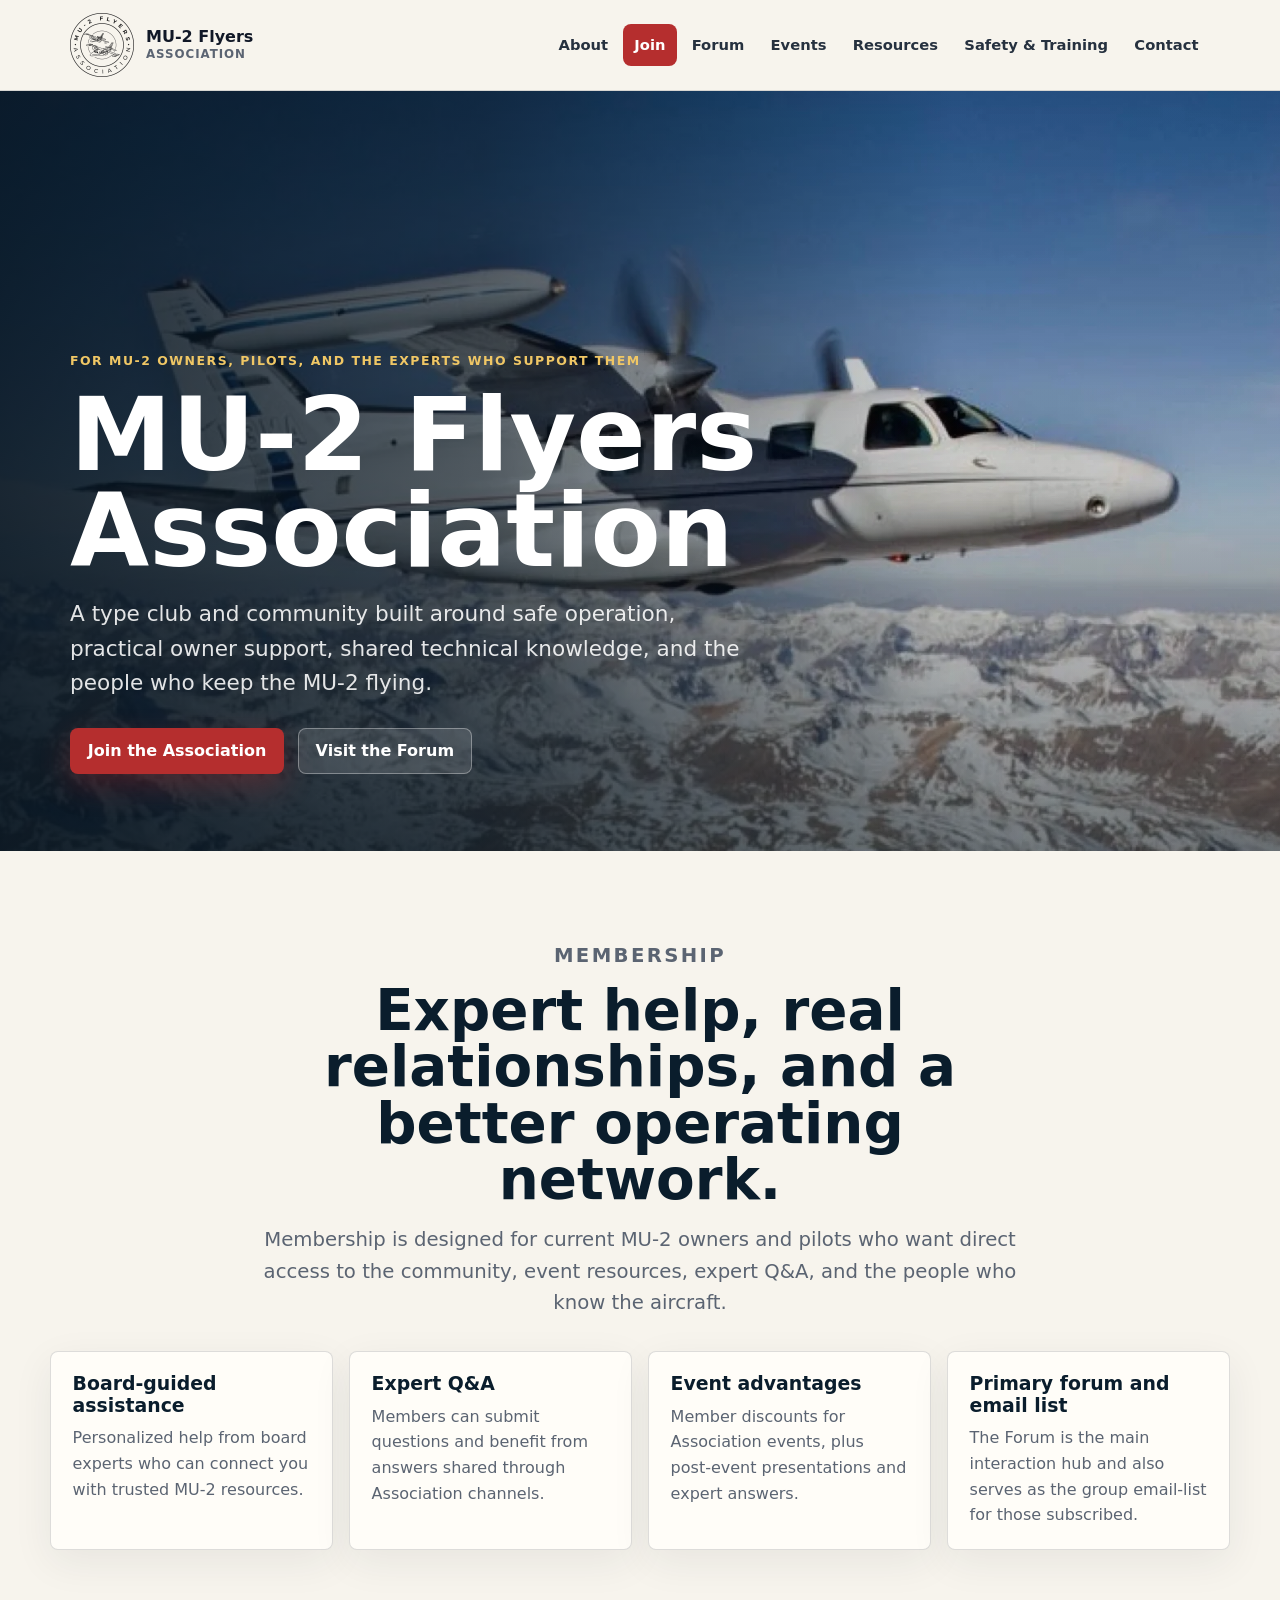
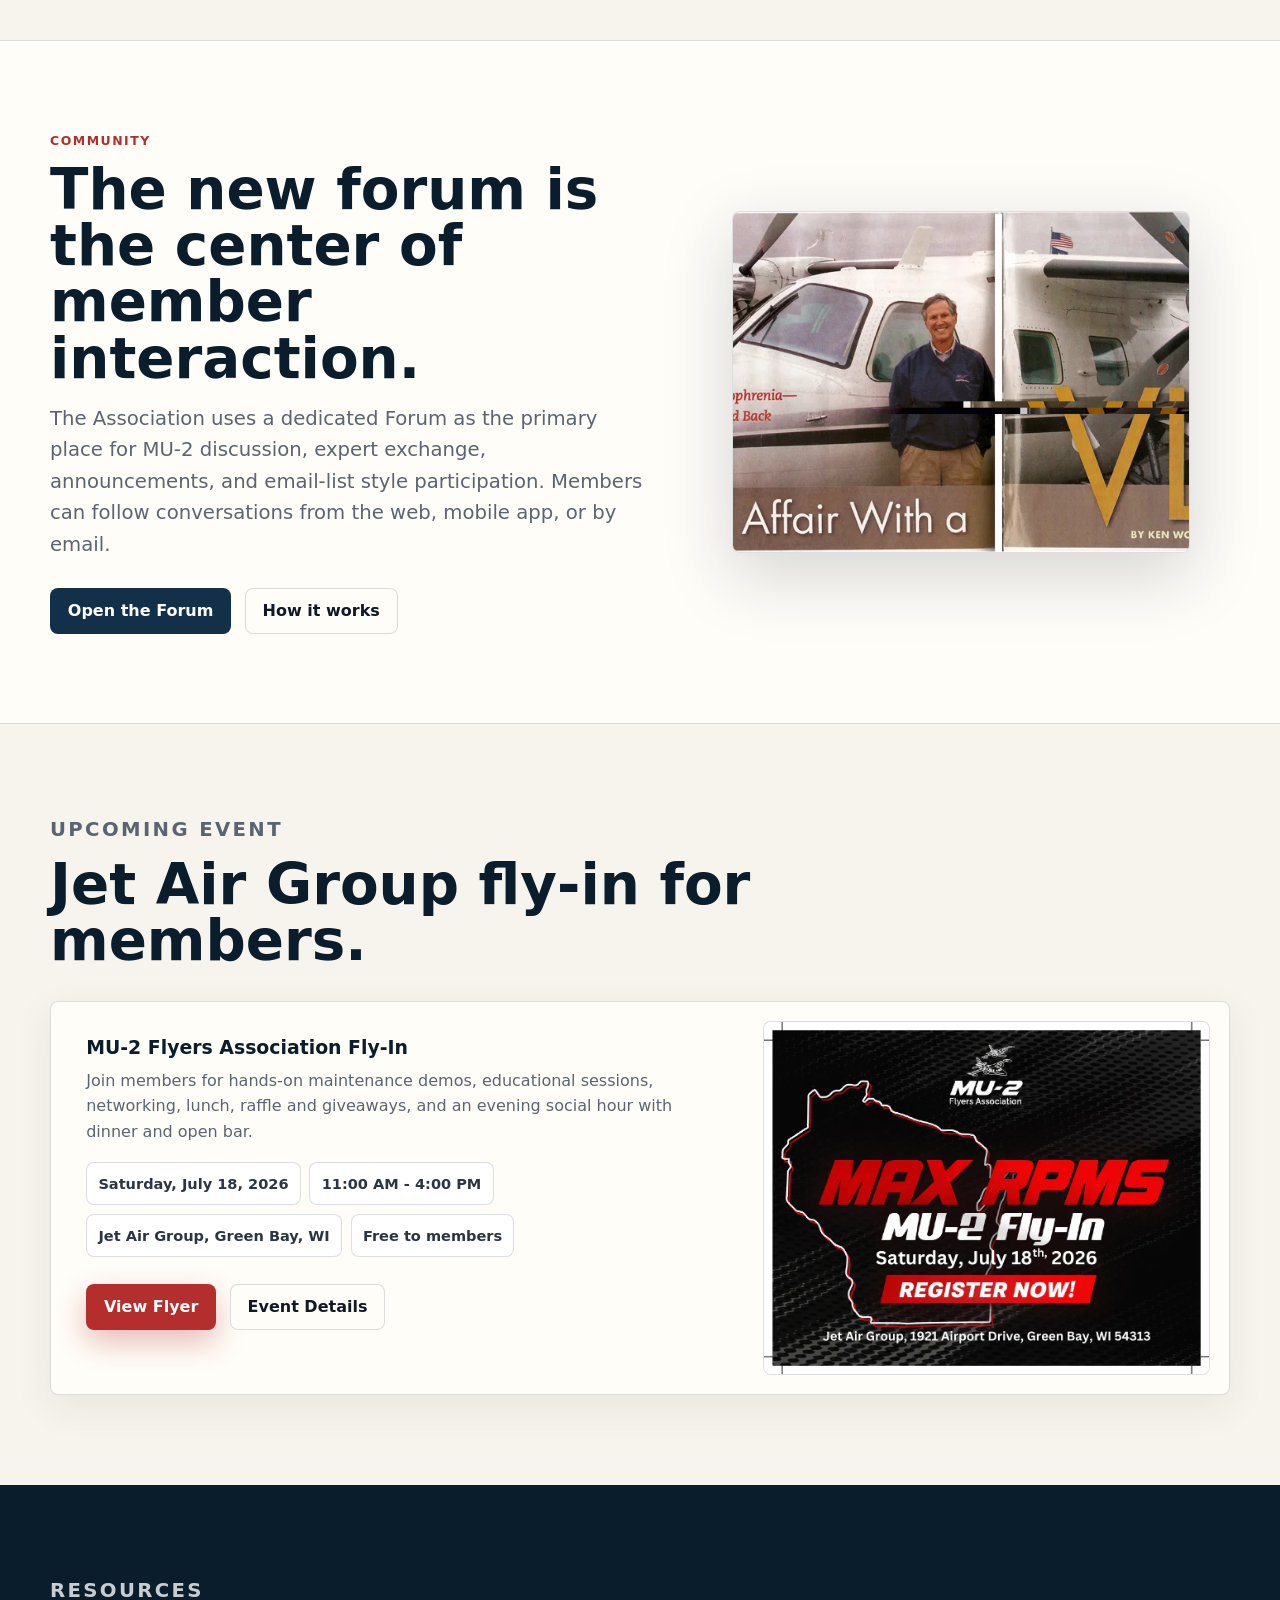
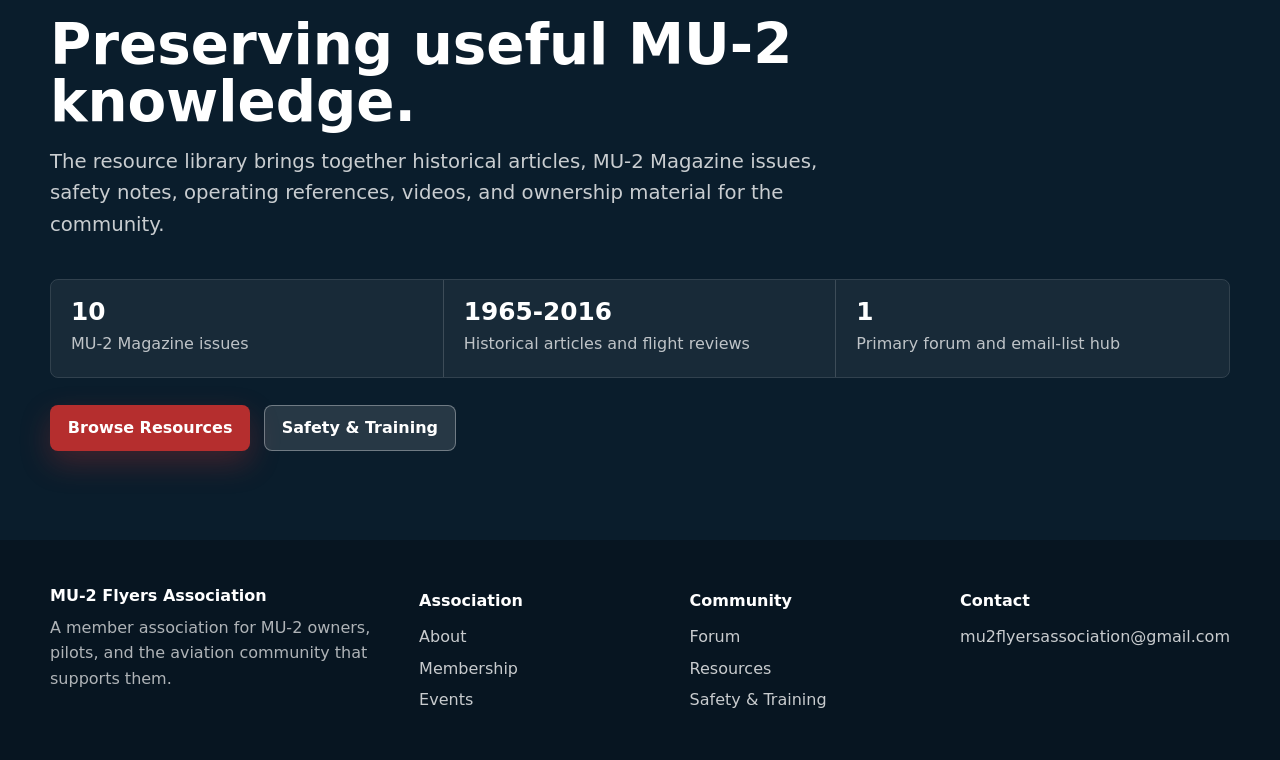
==== index.html @ bacb56ec "Use V2 logo with dark-mode treatment" ====
<!doctype html>
<html lang="en">
  <head>
    <meta charset="utf-8">
    <meta name="viewport" content="width=device-width, initial-scale=1">
    <title>MU-2 Flyers Association</title>
    <meta name="description" content="The MU-2 Flyers Association connects MU-2 owners and pilots with expert support, events, resources, and the primary MU-2 forum and email list.">
    <link rel="icon" href="assets/images/favicon.png">
    <link rel="stylesheet" href="assets/css/styles.css">
  </head>
  <body class="home-page">
    <a class="skip-link" href="#main">Skip to content</a>
    <header class="site-header">
      <div class="nav-wrap">
        <a class="brand" href="index.html" aria-label="MU-2 Flyers Association home">
          <img src="assets/images/logo-v2-mark.png" alt="">
          <span>MU-2 Flyers<small>Association</small></span>
        </a>
        <button class="nav-toggle" type="button" aria-expanded="false" aria-controls="site-nav">Menu</button>
        <nav class="nav-links" id="site-nav" aria-label="Primary navigation">
          <a href="about.html">About</a>
          <a href="membership.html" class="nav-join">Join</a>
          <a href="forum.html">Forum</a>
          <a href="events.html">Events</a>
          <a href="resources.html">Resources</a>
          <a href="safety-training.html">Safety &amp; Training</a>
          <a href="contact.html">Contact</a>
        </nav>
      </div>
    </header>

    <main id="main">
      <section class="hero">
        <div class="hero-inner">
          <p class="eyebrow">For MU-2 owners, pilots, and the experts who support them</p>
          <h1>MU-2 Flyers Association</h1>
          <p class="hero-copy">A type club and community built around safe operation, practical owner support, shared technical knowledge, and the people who keep the MU-2 flying.</p>
          <div class="hero-actions">
            <a class="button primary" href="membership.html">Join the Association</a>
            <a class="button secondary" href="https://mu2.discourse.group/" target="_blank" rel="noopener">Visit the Forum</a>
          </div>
        </div>
      </section>

      <section class="section">
        <div class="container">
          <div class="section-heading center">
            <p class="section-kicker">Membership</p>
            <h2>Expert help, real relationships, and a better operating network.</h2>
            <p>Membership is designed for current MU-2 owners and pilots who want direct access to the community, event resources, expert Q&amp;A, and the people who know the aircraft.</p>
          </div>
          <div class="grid four">
            <article class="feature-card">
              <h3>Board-guided assistance</h3>
              <p>Personalized help from board experts who can connect you with trusted MU-2 resources.</p>
            </article>
            <article class="feature-card">
              <h3>Expert Q&amp;A</h3>
              <p>Members can submit questions and benefit from answers shared through Association channels.</p>
            </article>
            <article class="feature-card">
              <h3>Event advantages</h3>
              <p>Member discounts for Association events, plus post-event presentations and expert answers.</p>
            </article>
            <article class="feature-card">
              <h3>Primary forum and email list</h3>
              <p>The Forum is the main interaction hub and also serves as the group email-list for those subscribed.</p>
            </article>
          </div>
        </div>
      </section>

      <section class="section alt">
        <div class="container media-band">
          <div>
            <p class="section-kicker">Community</p>
            <h2>The new forum is the center of member interaction.</h2>
            <p class="lead">The Association uses a dedicated Forum as the primary place for MU-2 discussion, expert exchange, announcements, and email-list style participation. Members can follow conversations from the web, mobile app, or by email.</p>
            <div class="action-row">
              <a class="button dark" href="https://mu2.discourse.group/" target="_blank" rel="noopener">Open the Forum</a>
              <a class="button light" href="forum.html">How it works</a>
            </div>
          </div>
          <figure class="media-panel">
            <img src="assets/images/mu2-article.webp" alt="MU-2 aircraft in flight">
          </figure>
        </div>
      </section>

      <section class="section">
        <div class="container">
          <div class="section-heading">
            <p class="section-kicker">Upcoming Event</p>
            <h2>Jet Air Group fly-in for members.</h2>
          </div>
          <article class="event-card">
            <div class="event-copy">
              <h3>MU-2 Flyers Association Fly-In</h3>
              <p>Join members for hands-on maintenance demos, educational sessions, networking, lunch, raffle and giveaways, and an evening social hour with dinner and open bar.</p>
              <ul class="event-meta">
                <li>Saturday, July 18, 2026</li>
                <li>11:00 AM - 4:00 PM</li>
                <li>Jet Air Group, Green Bay, WI</li>
                <li>Free to members</li>
              </ul>
              <div class="action-row">
                <a class="button primary" href="assets/docs/fly-in-jet-air-2026.pdf">View Flyer</a>
                <a class="button light" href="events.html">Event Details</a>
              </div>
            </div>
            <figure>
              <img src="assets/images/fly-in-jet-air-2026.webp" alt="Fly-in flyer for Jet Air Group event">
            </figure>
          </article>
        </div>
      </section>

      <section class="section dark">
        <div class="container">
          <div class="section-heading">
            <p class="section-kicker">Resources</p>
            <h2>Preserving useful MU-2 knowledge.</h2>
            <p>The resource library brings together historical articles, MU-2 Magazine issues, safety notes, operating references, videos, and ownership material for the community.</p>
          </div>
          <div class="stat-strip">
            <div><strong>10</strong><span>MU-2 Magazine issues</span></div>
            <div><strong>1965-2016</strong><span>Historical articles and flight reviews</span></div>
            <div><strong>1</strong><span>Primary forum and email-list hub</span></div>
          </div>
          <div class="action-row">
            <a class="button primary" href="resources.html">Browse Resources</a>
            <a class="button secondary" href="safety-training.html">Safety &amp; Training</a>
          </div>
        </div>
      </section>
    </main>

    <footer class="site-footer">
      <div class="footer-grid">
        <div>
          <h2>MU-2 Flyers Association</h2>
          <p>A member association for MU-2 owners, pilots, and the aviation community that supports them.</p>
        </div>
        <div>
          <h3>Association</h3>
          <div class="footer-links">
            <a href="about.html">About</a>
            <a href="membership.html">Membership</a>
            <a href="events.html">Events</a>
          </div>
        </div>
        <div>
          <h3>Community</h3>
          <div class="footer-links">
            <a href="https://mu2.discourse.group/" target="_blank" rel="noopener">Forum</a>
            <a href="resources.html">Resources</a>
            <a href="safety-training.html">Safety &amp; Training</a>
          </div>
        </div>
        <div>
          <h3>Contact</h3>
          <div class="footer-links">
            <a href="mailto:mu2flyersassociation@gmail.com">mu2flyersassociation@gmail.com</a>
          </div>
        </div>
      </div>
    </footer>
    <script src="assets/js/main.js"></script>
  </body>
</html>
---- assets/css/styles.css ----
:root {
  --ink: #111827;
  --muted: #5b6472;
  --paper: #f7f4ed;
  --paper-strong: #fffdf8;
  --navy: #12304a;
  --navy-2: #0a1d2c;
  --blue: #2c6f9f;
  --red: #b52e2e;
  --gold: #d9a441;
  --line: rgba(17, 24, 39, 0.14);
  --shadow: 0 22px 70px rgba(16, 29, 44, 0.18);
  --radius: 8px;
}

* {
  box-sizing: border-box;
}

html {
  scroll-behavior: smooth;
  color-scheme: light dark;
}

body {
  margin: 0;
  background: var(--paper);
  color: var(--ink);
  font-family: Inter, ui-sans-serif, system-ui, -apple-system, BlinkMacSystemFont, "Segoe UI", sans-serif;
  font-size: 16px;
  line-height: 1.6;
}

body.home-page {
  --hero-image: url("../images/mu2-hero.webp");
}

body.about-page,
body.contact-page,
body.forum-page,
body.not-found-page {
  --page-image: url("../images/mu2-hero.webp");
}

body.membership-page,
body.resources-page {
  --page-image: url("../images/mu2-article.webp");
}

body.events-page {
  --page-image: url("../images/fly-in-jet-air-2026.webp");
}

body.training-page {
  --page-image: url("../images/training.webp");
}

img,
video {
  max-width: 100%;
  height: auto;
  display: block;
}

a {
  color: inherit;
}

.skip-link {
  position: absolute;
  left: 1rem;
  top: -5rem;
  z-index: 100;
  background: var(--paper-strong);
  border: 1px solid var(--line);
  border-radius: var(--radius);
  padding: 0.75rem 1rem;
  transition: top 0.2s ease;
}

.skip-link:focus {
  top: 1rem;
}

.site-header {
  position: sticky;
  top: 0;
  z-index: 40;
  background: rgba(247, 244, 237, 0.94);
  border-bottom: 1px solid var(--line);
  backdrop-filter: blur(16px);
}

.nav-wrap {
  max-width: 1180px;
  margin: 0 auto;
  padding: 0.8rem 1.25rem;
  display: flex;
  align-items: center;
  justify-content: space-between;
  gap: 1.25rem;
}

.brand {
  display: inline-flex;
  align-items: center;
  gap: 0.75rem;
  min-width: 220px;
  text-decoration: none;
  color: var(--ink);
}

.brand img {
  width: 64px;
  aspect-ratio: 1;
  object-fit: contain;
  display: block;
  border-radius: 0;
  background: transparent;
}

.brand span {
  display: block;
  font-weight: 800;
  letter-spacing: 0;
  line-height: 1.05;
}

.brand small {
  display: block;
  color: var(--muted);
  font-weight: 650;
  font-size: 0.74rem;
  text-transform: uppercase;
  letter-spacing: 0.08em;
  margin-top: 0.18rem;
}

.nav-toggle {
  display: none;
  border: 1px solid var(--line);
  border-radius: var(--radius);
  background: var(--paper-strong);
  padding: 0.58rem 0.72rem;
  color: var(--ink);
  font: inherit;
}

.nav-links {
  display: flex;
  align-items: center;
  gap: 0.2rem;
  flex-wrap: wrap;
  justify-content: flex-end;
}

.nav-links a {
  text-decoration: none;
  color: #26313f;
  font-weight: 720;
  font-size: 0.92rem;
  padding: 0.56rem 0.72rem;
  border-radius: var(--radius);
}

.nav-links a:hover,
.nav-links a:focus-visible,
.nav-links a[aria-current="page"] {
  background: #ffffff;
  outline: none;
}

.nav-links .nav-join {
  background: var(--red);
  color: white;
}

.nav-links .nav-join:hover,
.nav-links .nav-join:focus-visible,
.nav-links .nav-join[aria-current="page"] {
  background: #982424;
}

.hero {
  min-height: min(760px, calc(100vh - 76px));
  display: flex;
  align-items: flex-end;
  position: relative;
  overflow: hidden;
  background: var(--navy-2);
  color: white;
}

.hero::before {
  content: "";
  position: absolute;
  inset: 0;
  background-image:
    linear-gradient(90deg, rgba(8, 22, 34, 0.9), rgba(8, 22, 34, 0.68) 38%, rgba(8, 22, 34, 0.12) 74%),
    linear-gradient(0deg, rgba(8, 22, 34, 0.52), rgba(8, 22, 34, 0.02) 46%),
    var(--hero-image);
  background-size: cover;
  background-position: center right;
  transform: scale(1.02);
}

.hero-inner {
  position: relative;
  z-index: 1;
  width: 100%;
  max-width: 1180px;
  margin: 0 auto;
  padding: clamp(5rem, 12vw, 8rem) 1.25rem 4.8rem;
}

.eyebrow {
  margin: 0 0 1rem;
  color: #f0c765;
  font-size: 0.78rem;
  font-weight: 800;
  letter-spacing: 0.12em;
  text-transform: uppercase;
}

h1,
h2,
h3,
p {
  margin-top: 0;
}

h1 {
  max-width: 850px;
  margin-bottom: 1.1rem;
  font-size: clamp(3.1rem, 8vw, 6.6rem);
  line-height: 0.94;
  letter-spacing: 0;
}

.hero-copy {
  max-width: 705px;
  color: rgba(255, 255, 255, 0.88);
  font-size: clamp(1.1rem, 2.4vw, 1.35rem);
}

.hero-actions,
.action-row {
  display: flex;
  flex-wrap: wrap;
  gap: 0.85rem;
  align-items: center;
  margin-top: 1.7rem;
}

.button {
  display: inline-flex;
  align-items: center;
  justify-content: center;
  min-height: 46px;
  border: 1px solid transparent;
  border-radius: var(--radius);
  padding: 0.78rem 1.05rem;
  font-weight: 800;
  line-height: 1.1;
  text-decoration: none;
  cursor: pointer;
}

.button.primary {
  background: var(--red);
  color: white;
  box-shadow: 0 12px 30px rgba(181, 46, 46, 0.32);
}

.button.primary:hover,
.button.primary:focus-visible {
  background: #982424;
}

.button.secondary {
  background: rgba(255, 255, 255, 0.12);
  border-color: rgba(255, 255, 255, 0.34);
  color: white;
}

.button.secondary:hover,
.button.secondary:focus-visible {
  background: rgba(255, 255, 255, 0.2);
}

.button.dark {
  background: var(--navy);
  color: white;
}

.button.light {
  background: var(--paper-strong);
  border-color: var(--line);
  color: var(--ink);
}

.section {
  padding: clamp(3.5rem, 7vw, 6.5rem) 1.25rem;
}

.section.alt {
  background: var(--paper-strong);
  border-block: 1px solid var(--line);
}

.section.dark {
  background: var(--navy-2);
  color: white;
}

.container {
  max-width: 1180px;
  margin: 0 auto;
}

.narrow {
  max-width: 820px;
}

.section-heading {
  max-width: 800px;
  margin-bottom: 2rem;
}

.section-heading.center {
  text-align: center;
  margin-left: auto;
  margin-right: auto;
}

h2 {
  color: var(--navy-2);
  font-size: clamp(2.1rem, 4.4vw, 4rem);
  line-height: 1;
  margin-bottom: 1rem;
  letter-spacing: 0;
}

.dark h2,
.dark h3,
.dark .section-kicker {
  color: white;
}

.section-heading p,
.lead {
  color: var(--muted);
  font-size: clamp(1.04rem, 1.7vw, 1.23rem);
}

.dark .section-heading p,
.dark .lead,
.dark p {
  color: rgba(255, 255, 255, 0.78);
}

.section-kicker {
  margin-bottom: 0.7rem;
  color: var(--red);
  font-size: 0.78rem;
  font-weight: 850;
  letter-spacing: 0.12em;
  text-transform: uppercase;
}

.grid {
  display: grid;
  gap: 1rem;
}

.grid.three {
  grid-template-columns: repeat(3, minmax(0, 1fr));
}

.grid.two {
  grid-template-columns: repeat(2, minmax(0, 1fr));
}

.grid.four {
  grid-template-columns: repeat(4, minmax(0, 1fr));
}

.feature-card,
.resource-card,
.event-card,
.callout,
.contact-panel {
  border: 1px solid var(--line);
  border-radius: var(--radius);
  background: var(--paper-strong);
  box-shadow: 0 12px 40px rgba(22, 37, 55, 0.07);
}

.feature-card,
.resource-card {
  padding: 1.35rem;
}

.feature-card h3,
.resource-card h3,
.event-card h3,
.callout h3 {
  margin-bottom: 0.55rem;
  color: var(--navy-2);
  line-height: 1.15;
  font-size: 1.18rem;
}

.feature-card p,
.resource-card p,
.event-card p {
  color: var(--muted);
  margin-bottom: 0;
}

.media-band {
  display: grid;
  grid-template-columns: minmax(0, 1.05fr) minmax(280px, 0.95fr);
  gap: clamp(1.5rem, 4vw, 3rem);
  align-items: center;
}

.media-panel {
  border-radius: var(--radius);
  overflow: hidden;
  border: 1px solid var(--line);
  box-shadow: var(--shadow);
  background: #fff;
}

.media-panel img {
  width: 100%;
  height: 100%;
  min-height: 340px;
  object-fit: cover;
}

.logo-panel {
  background: #fff;
}

.logo-panel img {
  padding: clamp(1rem, 4vw, 2.5rem);
  object-fit: contain;
}

.stat-strip {
  display: grid;
  grid-template-columns: repeat(3, 1fr);
  border: 1px solid rgba(255, 255, 255, 0.16);
  border-radius: var(--radius);
  overflow: hidden;
  margin-top: 2.4rem;
}

.stat-strip div {
  padding: 1.25rem;
  background: rgba(255, 255, 255, 0.06);
  border-right: 1px solid rgba(255, 255, 255, 0.16);
}

.stat-strip div:last-child {
  border-right: 0;
}

.stat-strip strong {
  display: block;
  color: white;
  font-size: 1.55rem;
  line-height: 1;
  margin-bottom: 0.4rem;
}

.stat-strip span {
  color: rgba(255, 255, 255, 0.72);
}

.event-card {
  display: grid;
  grid-template-columns: minmax(0, 0.78fr) minmax(280px, 0.52fr);
  gap: 1.4rem;
  align-items: stretch;
  padding: 1.2rem;
}

.event-copy {
  padding: clamp(0.5rem, 2vw, 1rem);
}

.event-meta {
  display: flex;
  flex-wrap: wrap;
  gap: 0.55rem;
  margin: 1.1rem 0 1.2rem;
  padding: 0;
  list-style: none;
}

.event-meta li {
  border: 1px solid var(--line);
  border-radius: var(--radius);
  padding: 0.55rem 0.7rem;
  background: #fff;
  color: #2c3543;
  font-weight: 720;
  font-size: 0.91rem;
}

.event-card figure {
  margin: 0;
  border-radius: var(--radius);
  overflow: hidden;
  border: 1px solid var(--line);
  background: white;
}

.event-card figure img {
  width: 100%;
  height: 100%;
  object-fit: cover;
  object-position: top center;
}

.check-list,
.link-list,
.plain-list {
  list-style: none;
  padding: 0;
  margin: 0;
}

.check-list li,
.plain-list li {
  position: relative;
  padding-left: 1.5rem;
  margin-bottom: 0.8rem;
  color: #323b48;
}

.check-list li::before {
  content: "";
  position: absolute;
  left: 0;
  top: 0.52rem;
  width: 0.58rem;
  height: 0.58rem;
  border-radius: 2px;
  background: var(--gold);
  box-shadow: 0 0 0 4px rgba(217, 164, 65, 0.18);
}

.plain-list li::before {
  content: "";
  position: absolute;
  left: 0;
  top: 0.66rem;
  width: 0.42rem;
  height: 0.42rem;
  border-radius: 50%;
  background: var(--blue);
}

.link-list {
  display: grid;
  gap: 0.6rem;
}

.link-list a {
  display: flex;
  justify-content: space-between;
  gap: 1rem;
  align-items: center;
  text-decoration: none;
  border: 1px solid var(--line);
  border-radius: var(--radius);
  padding: 0.78rem 0.9rem;
  background: #fff;
  color: var(--navy-2);
  font-weight: 740;
}

.link-list a:hover,
.link-list a:focus-visible {
  border-color: rgba(44, 111, 159, 0.45);
  box-shadow: 0 10px 30px rgba(44, 111, 159, 0.12);
}

.link-list span {
  color: var(--muted);
  font-weight: 650;
  font-size: 0.88rem;
  white-space: nowrap;
}

.page-hero {
  background: var(--navy-2);
  color: white;
  padding: clamp(4.5rem, 8vw, 7rem) 1.25rem clamp(3.5rem, 6vw, 5rem);
  position: relative;
  overflow: hidden;
}

.page-hero::after {
  content: "";
  position: absolute;
  inset: 0;
  background-image: linear-gradient(95deg, rgba(18, 48, 74, 0.98), rgba(18, 48, 74, 0.72)), var(--page-image);
  background-size: cover;
  background-position: center;
  opacity: 0.9;
}

.page-hero .container {
  position: relative;
  z-index: 1;
}

.page-hero h1 {
  max-width: 880px;
  font-size: clamp(2.7rem, 6vw, 5.4rem);
}

.page-hero p {
  max-width: 720px;
  color: rgba(255, 255, 255, 0.82);
  font-size: clamp(1.05rem, 2vw, 1.26rem);
}

.callout {
  padding: clamp(1.3rem, 3vw, 2rem);
}

.callout.accent {
  border-color: rgba(181, 46, 46, 0.3);
  background: #fff8f4;
}

.callout h2 {
  font-size: clamp(1.9rem, 3vw, 2.8rem);
}

.resource-group {
  margin-top: 2rem;
}

.resource-group h3 {
  border-bottom: 1px solid var(--line);
  padding-bottom: 0.75rem;
  margin-bottom: 1rem;
}

.contact-grid {
  display: grid;
  grid-template-columns: minmax(0, 0.8fr) minmax(320px, 1.2fr);
  gap: 1.5rem;
  align-items: start;
}

.contact-panel {
  padding: 1.35rem;
}

.form-grid {
  display: grid;
  gap: 0.9rem;
}

label {
  display: grid;
  gap: 0.35rem;
  color: #2b3442;
  font-weight: 750;
}

input,
textarea,
select {
  width: 100%;
  border: 1px solid var(--line);
  border-radius: var(--radius);
  background: white;
  color: var(--ink);
  padding: 0.82rem 0.9rem;
  font: inherit;
}

textarea {
  min-height: 150px;
  resize: vertical;
}

.form-note {
  color: var(--muted);
  font-size: 0.92rem;
}

.site-footer {
  background: #071521;
  color: white;
  padding: 3rem 1.25rem;
}

.footer-grid {
  max-width: 1180px;
  margin: 0 auto;
  display: grid;
  grid-template-columns: 1.4fr repeat(3, 1fr);
  gap: 1.5rem;
}

.site-footer a {
  color: rgba(255, 255, 255, 0.78);
  text-decoration: none;
}

.site-footer a:hover {
  color: white;
}

.site-footer h2,
.site-footer h3 {
  color: white;
  font-size: 1rem;
  margin-bottom: 0.65rem;
}

.site-footer p {
  color: rgba(255, 255, 255, 0.68);
}

.footer-links {
  display: grid;
  gap: 0.35rem;
}

.fine-print {
  max-width: 1180px;
  margin: 2rem auto 0;
  padding-top: 1.5rem;
  border-top: 1px solid rgba(255, 255, 255, 0.14);
  color: rgba(255, 255, 255, 0.58);
  font-size: 0.9rem;
}

@media (prefers-color-scheme: dark) {
  :root {
    --ink: #f5f8fb;
    --muted: #b6c2ce;
    --paper: #071827;
    --paper-strong: #0d2437;
    --navy: #234967;
    --navy-2: #06121d;
    --blue: #74b8e6;
    --line: rgba(190, 214, 235, 0.18);
    --shadow: 0 22px 70px rgba(0, 0, 0, 0.34);
  }

  .site-header {
    background: rgba(6, 18, 29, 0.96);
  }

  .brand,
  .nav-links a,
  .nav-toggle {
    color: var(--ink);
  }

  .brand img,
  .logo-panel img {
    filter: brightness(0) invert(1);
  }

  .logo-panel {
    background: var(--navy-2);
  }

  .nav-links a:hover,
  .nav-links a:focus-visible,
  .nav-links a[aria-current="page"],
  .nav-toggle,
  .link-list a {
    background: rgba(255, 255, 255, 0.08);
  }

  .nav-links .nav-join,
  .nav-links .nav-join:hover,
  .nav-links .nav-join:focus-visible,
  .nav-links .nav-join[aria-current="page"] {
    background: var(--red);
    color: #fff;
  }

  .feature-card h3,
  .resource-card h3,
  .event-card h3,
  .callout h3,
  h2 {
    color: var(--ink);
  }

  .feature-card p,
  .resource-card p,
  .event-card p,
  .section-heading p,
  .lead,
  .check-list li,
  .plain-list li,
  .form-note,
  .photo-note {
    color: var(--muted);
  }

  .feature-card,
  .resource-card,
  .event-card,
  .callout,
  .contact-panel,
  .link-list a,
  input,
  textarea,
  select {
    background: var(--paper-strong);
    color: var(--ink);
  }

  .event-meta li {
    background: #0a1d2c;
    color: var(--ink);
  }

  .button.light {
    background: #0a1d2c;
    color: var(--ink);
  }

  .callout.accent {
    background: #102235;
  }

  label {
    color: var(--ink);
  }

  ::placeholder {
    color: #8fa2b4;
  }
}

.photo-note {
  color: var(--muted);
  font-size: 0.88rem;
}

.visually-hidden {
  position: absolute;
  width: 1px;
  height: 1px;
  padding: 0;
  margin: -1px;
  overflow: hidden;
  clip: rect(0, 0, 0, 0);
  white-space: nowrap;
  border: 0;
}

@media (max-width: 980px) {
  .nav-toggle {
    display: inline-flex;
  }

  .nav-links {
    position: absolute;
    left: 1rem;
    right: 1rem;
    top: calc(100% + 0.5rem);
    display: none;
    background: var(--paper-strong);
    border: 1px solid var(--line);
    border-radius: var(--radius);
    padding: 0.55rem;
    box-shadow: var(--shadow);
  }

  .site-header.is-open .nav-links {
    display: grid;
  }

  .nav-links a {
    padding: 0.78rem;
  }

  .grid.three,
  .grid.four,
  .media-band,
  .event-card,
  .contact-grid,
  .footer-grid {
    grid-template-columns: 1fr;
  }

  .stat-strip {
    grid-template-columns: 1fr;
  }

  .stat-strip div {
    border-right: 0;
    border-bottom: 1px solid rgba(255, 255, 255, 0.16);
  }

  .stat-strip div:last-child {
    border-bottom: 0;
  }
}

@media (max-width: 620px) {
  .nav-wrap {
    padding: 0.65rem 1rem;
  }

  .brand {
    min-width: 0;
  }

  .brand small {
    display: none;
  }

  .brand img {
    width: 54px;
  }

  .hero {
    min-height: 700px;
  }

  .hero::before {
    background-image:
      linear-gradient(0deg, rgba(8, 22, 34, 0.9), rgba(8, 22, 34, 0.52) 54%, rgba(8, 22, 34, 0.16)),
      var(--hero-image);
    background-position: center right 34%;
  }

  .hero-inner {
    padding-bottom: 3rem;
  }

  .hero-actions,
  .action-row {
    align-items: stretch;
  }

  .button {
    width: 100%;
  }

  .grid.two {
    grid-template-columns: 1fr;
  }

  .link-list a {
    align-items: flex-start;
    flex-direction: column;
  }

  .link-list span {
    white-space: normal;
  }
}
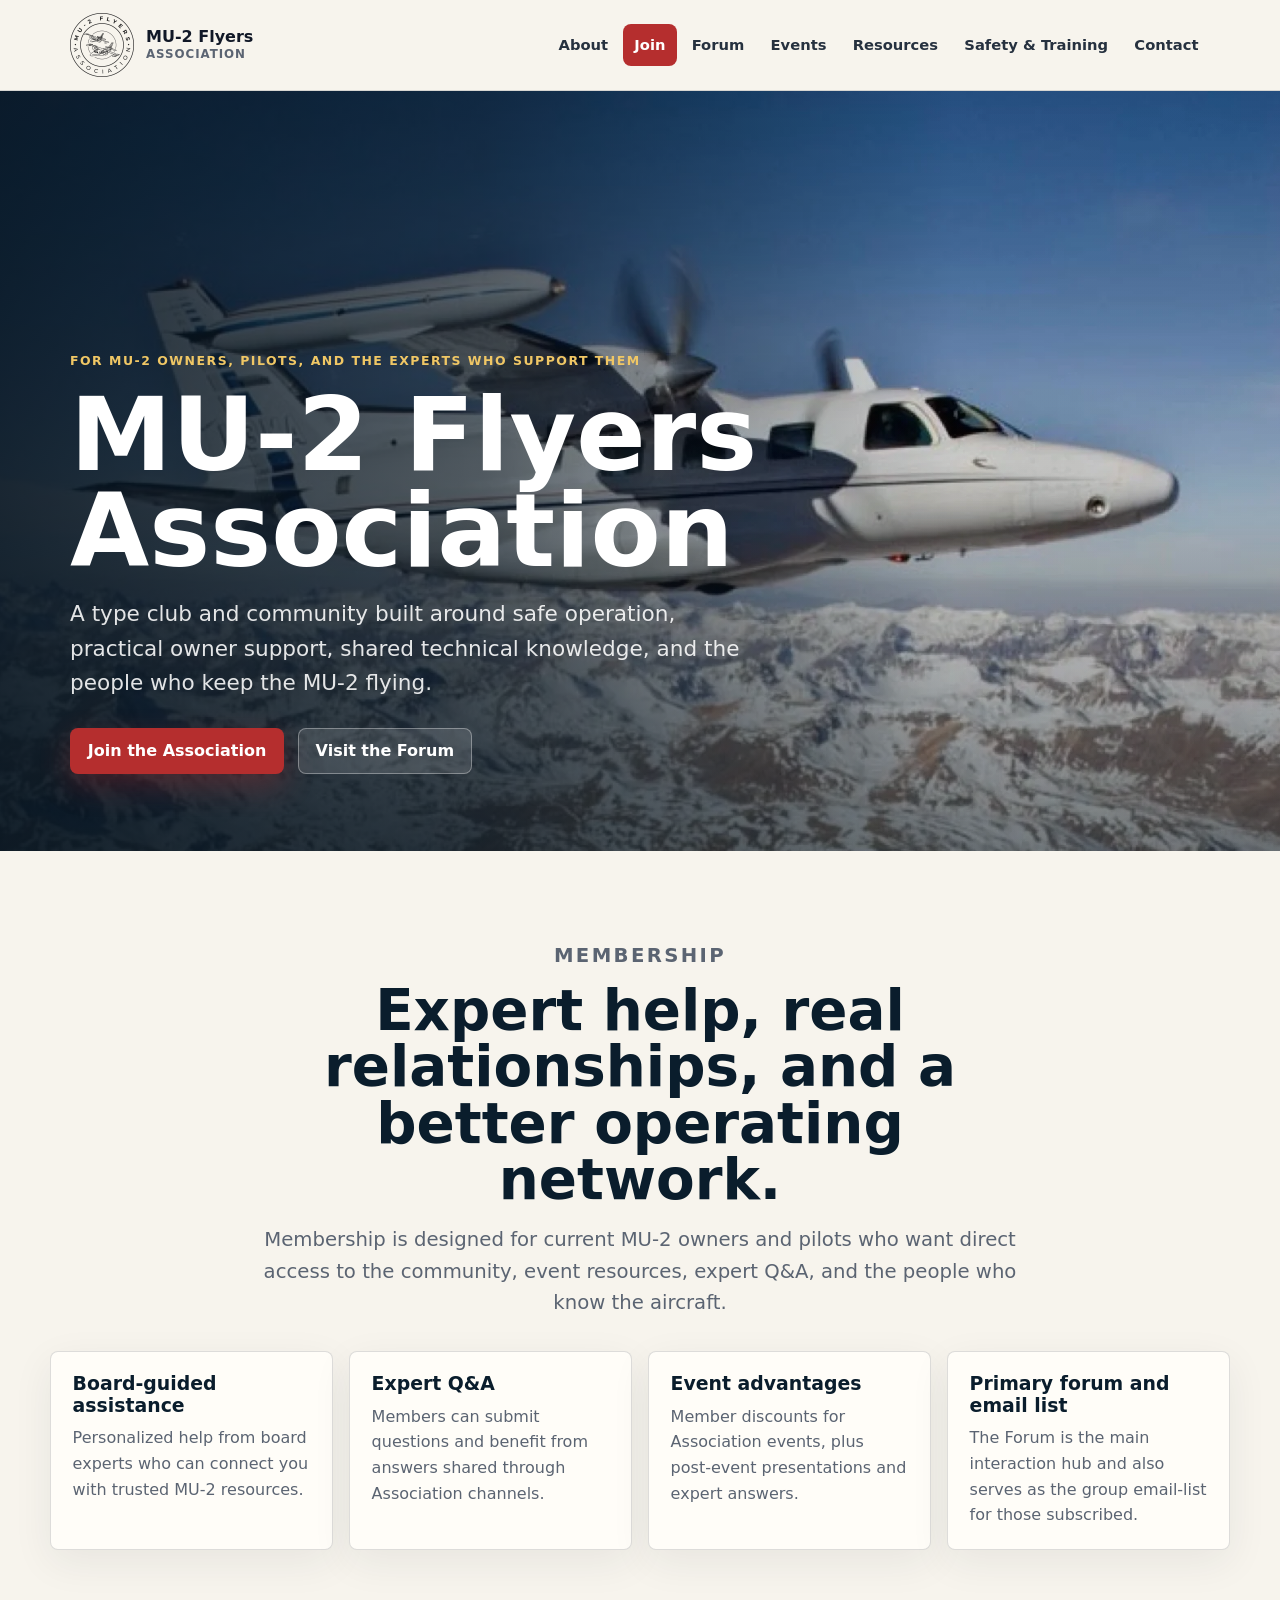
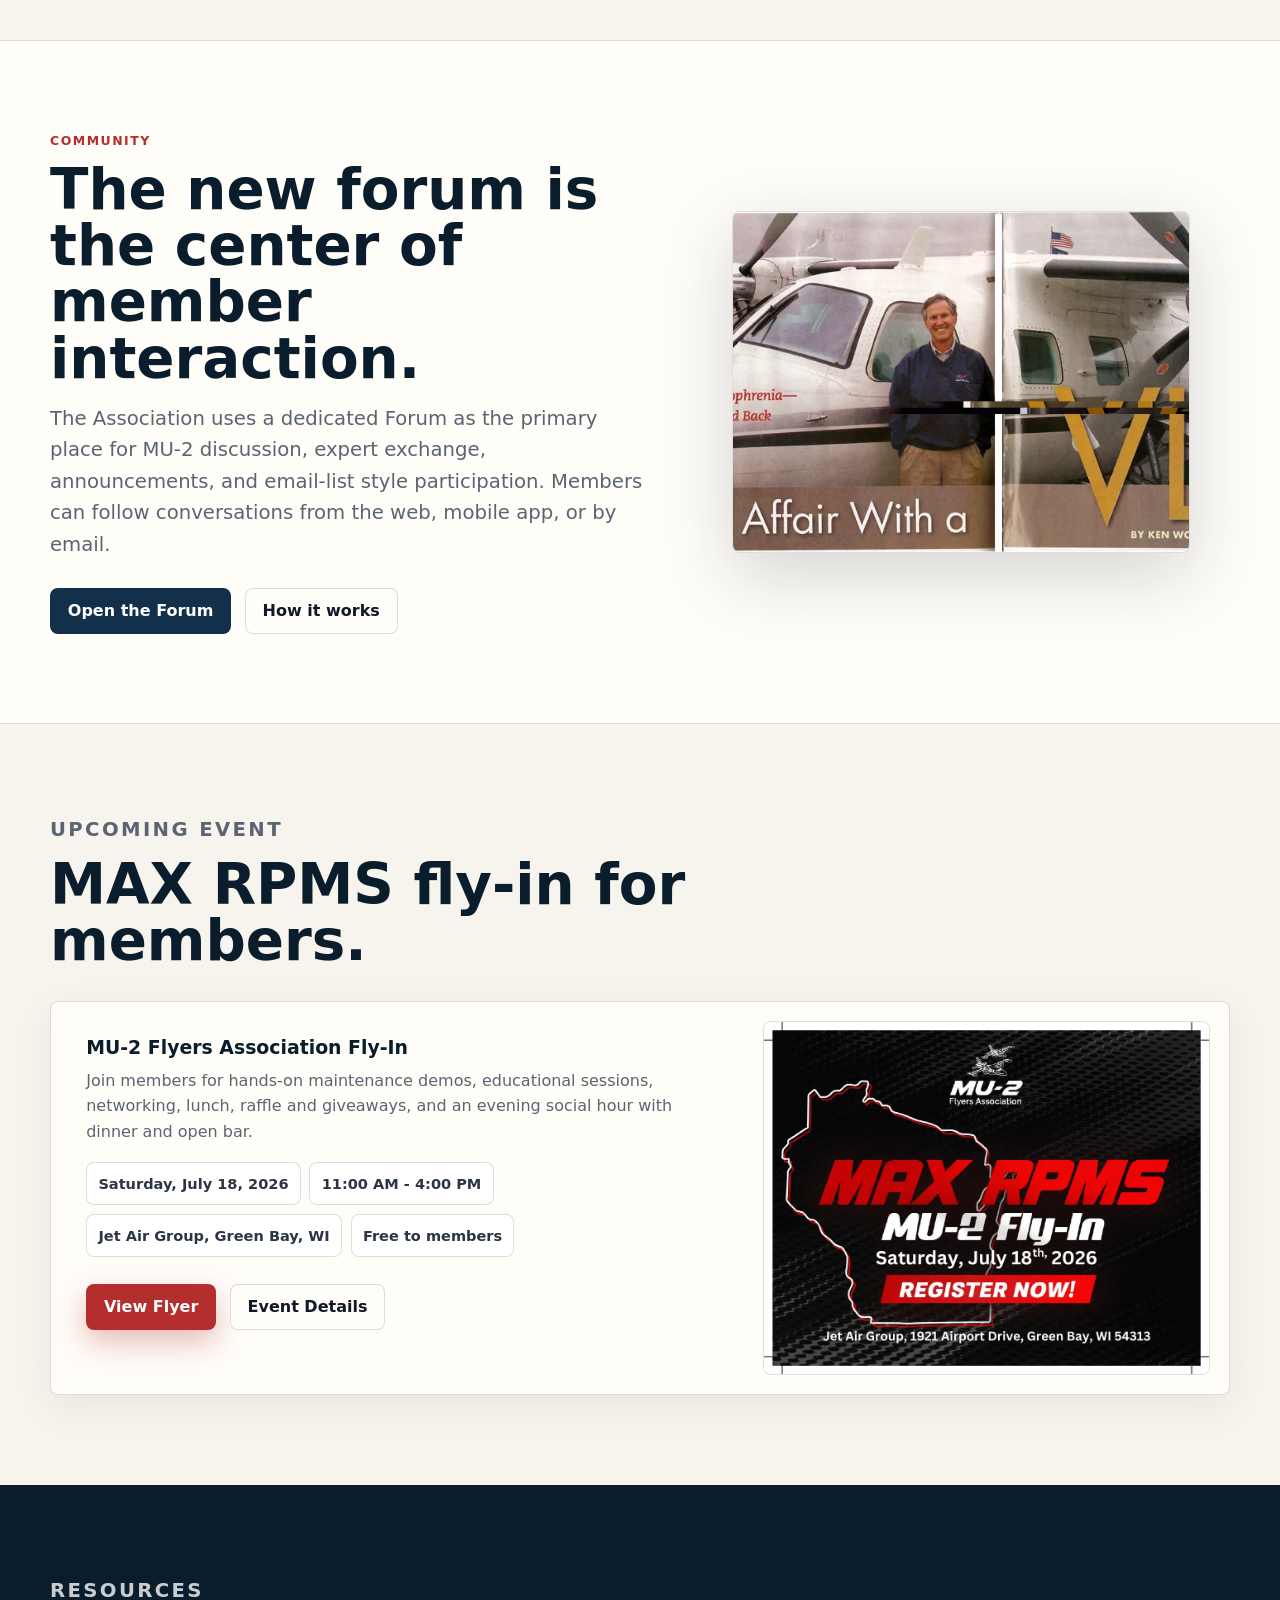
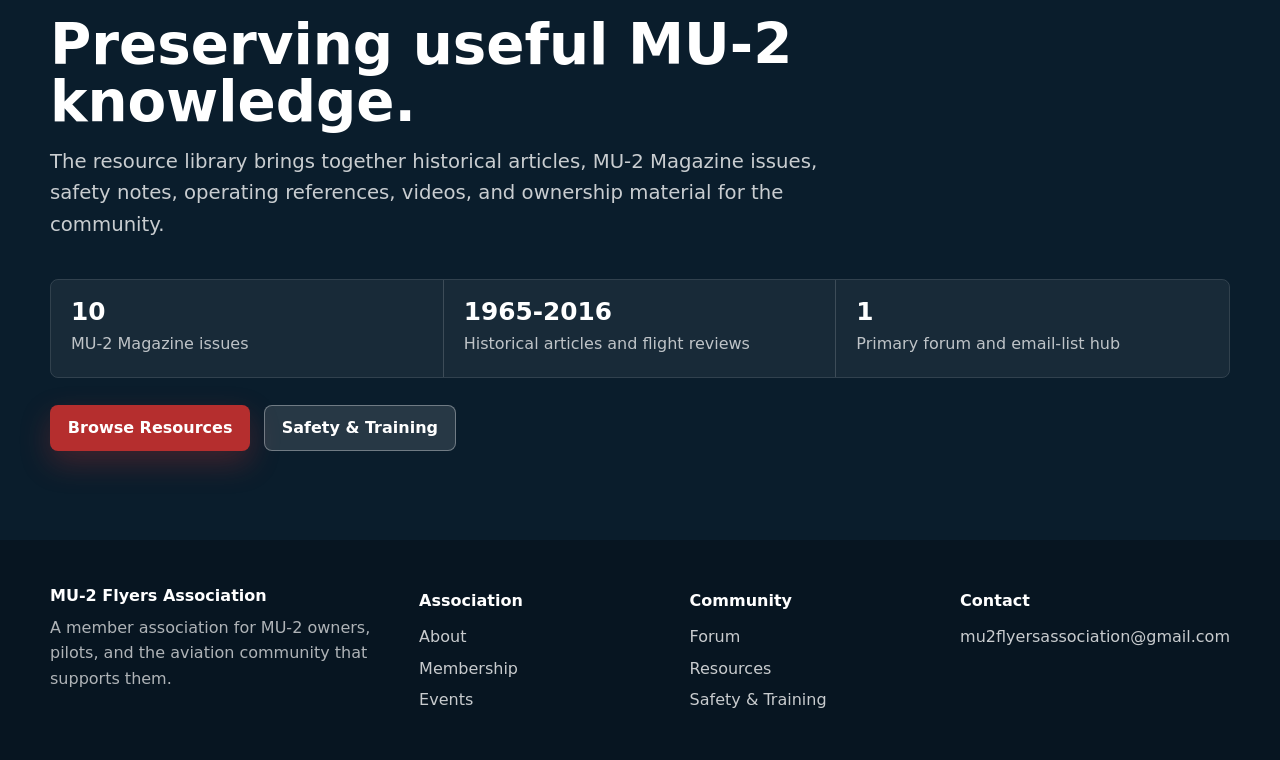
==== commit 09f8675f: "Update name of fly-in" ====
--- a/index.html
+++ b/index.html
@@ -91,7 +91,7 @@
         <div class="container">
           <div class="section-heading">
             <p class="section-kicker">Upcoming Event</p>
-            <h2>Jet Air Group fly-in for members.</h2>
+            <h2>MAX RPMS fly-in for members.</h2>
           </div>
           <article class="event-card">
             <div class="event-copy">
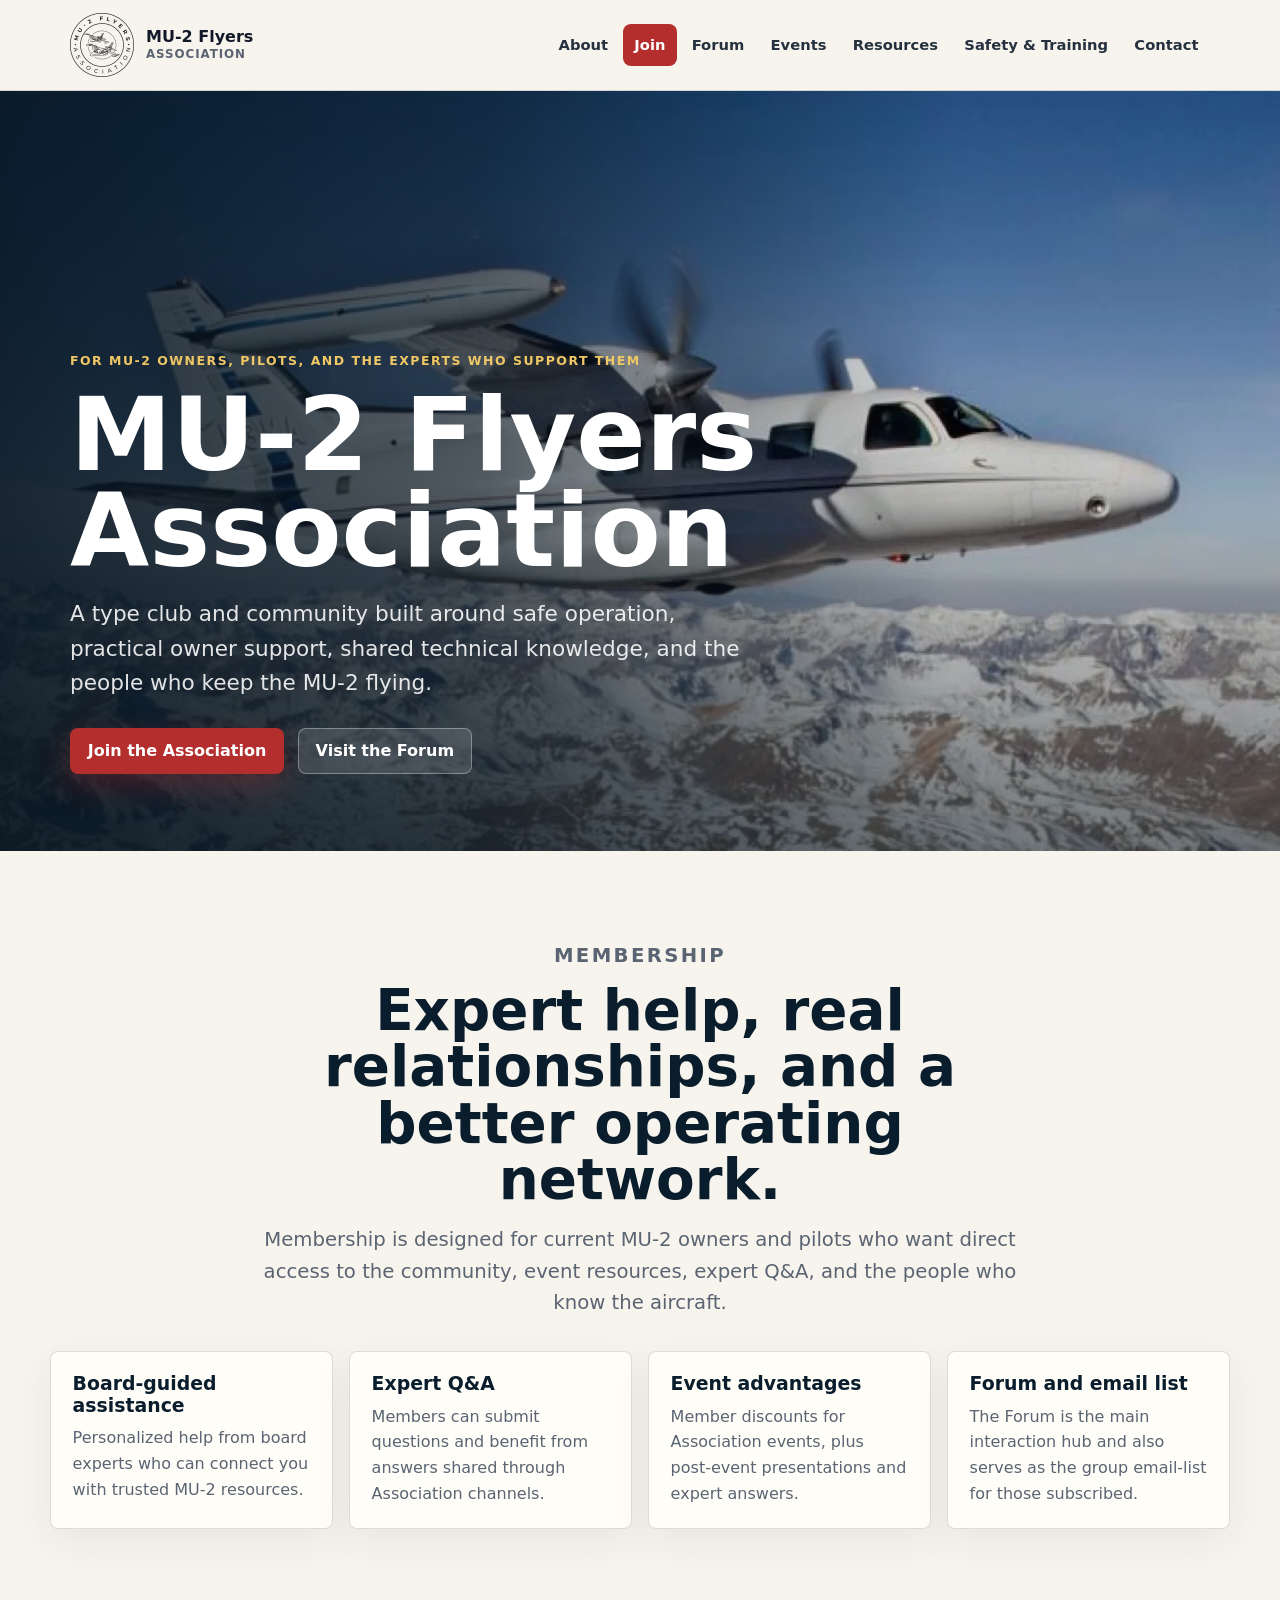
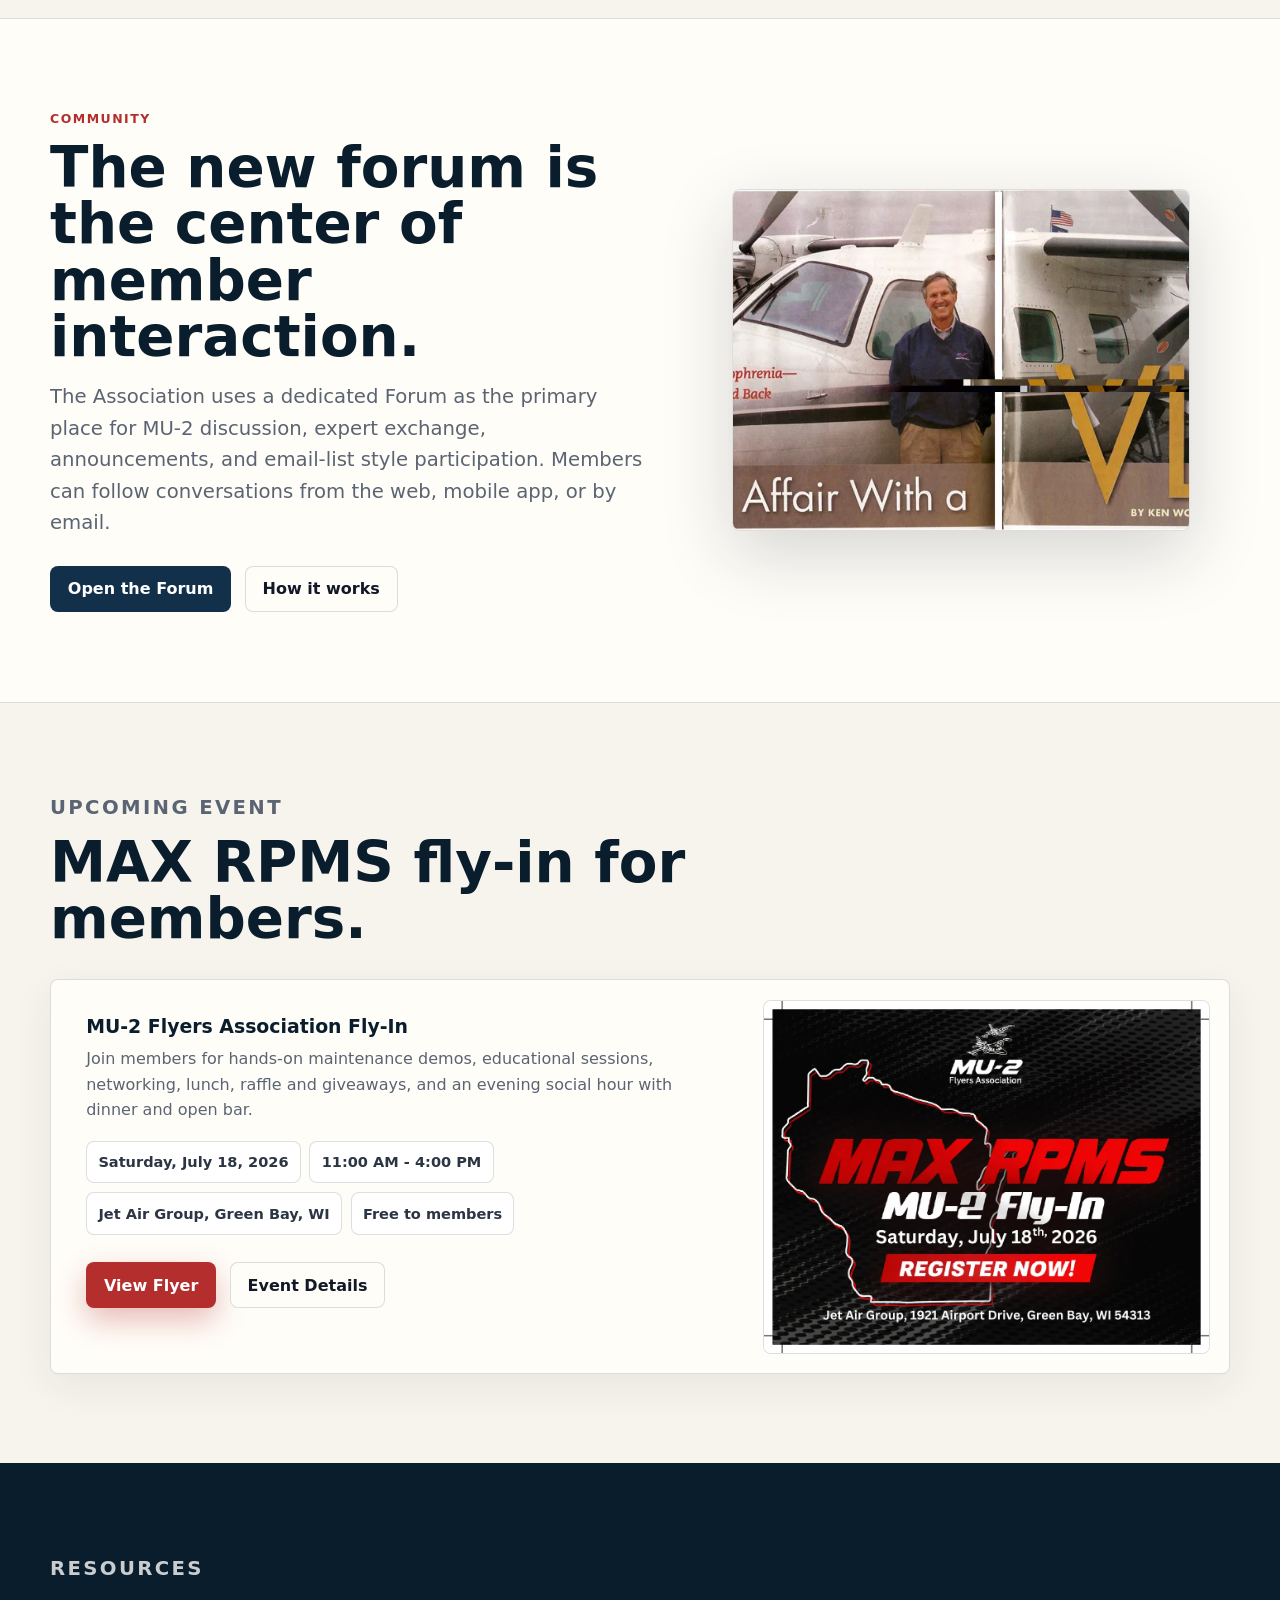
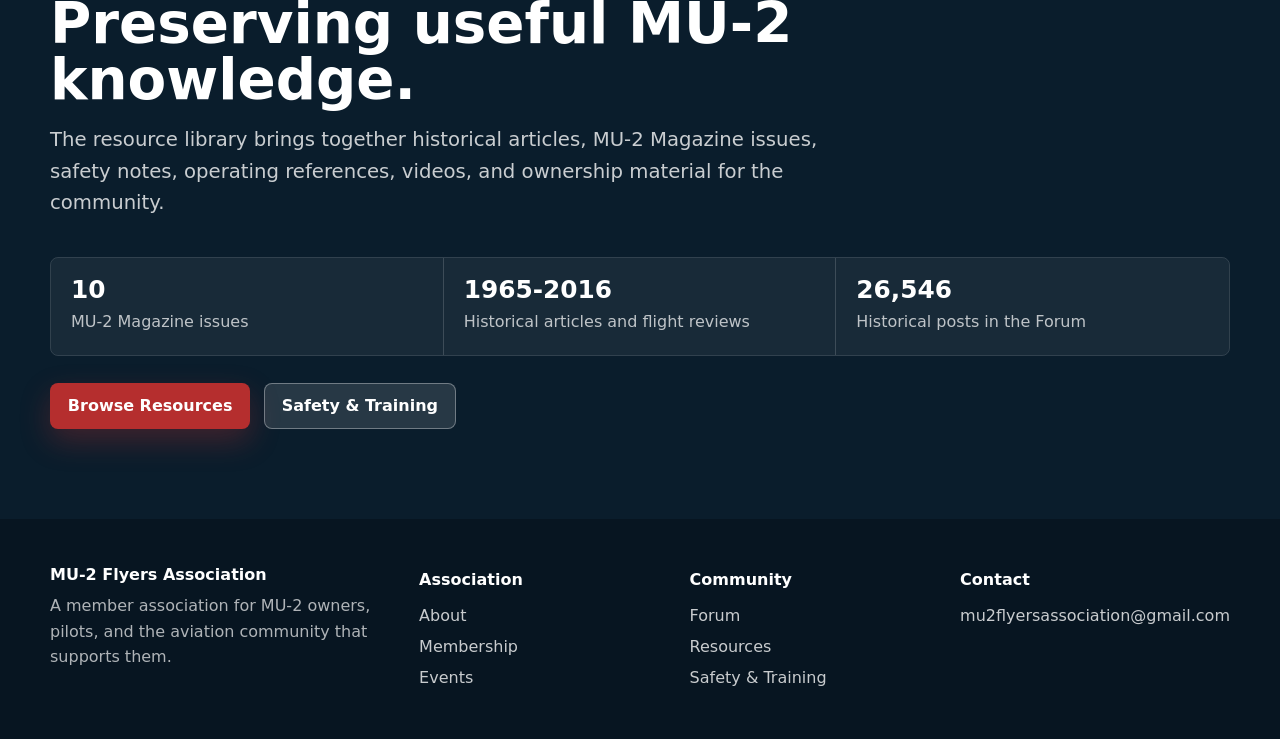
==== commit f3b96e90: "Updated forum posts number" ====
--- a/index.html
+++ b/index.html
@@ -63,7 +63,7 @@
               <p>Member discounts for Association events, plus post-event presentations and expert answers.</p>
             </article>
             <article class="feature-card">
-              <h3>Primary forum and email list</h3>
+              <h3>Forum and email list</h3>
               <p>The Forum is the main interaction hub and also serves as the group email-list for those subscribed.</p>
             </article>
           </div>
@@ -125,7 +125,7 @@
           <div class="stat-strip">
             <div><strong>10</strong><span>MU-2 Magazine issues</span></div>
             <div><strong>1965-2016</strong><span>Historical articles and flight reviews</span></div>
-            <div><strong>1</strong><span>Primary forum and email-list hub</span></div>
+            <div><strong>26,546</strong><span>Historical posts in the Forum</span></div>
           </div>
           <div class="action-row">
             <a class="button primary" href="resources.html">Browse Resources</a>
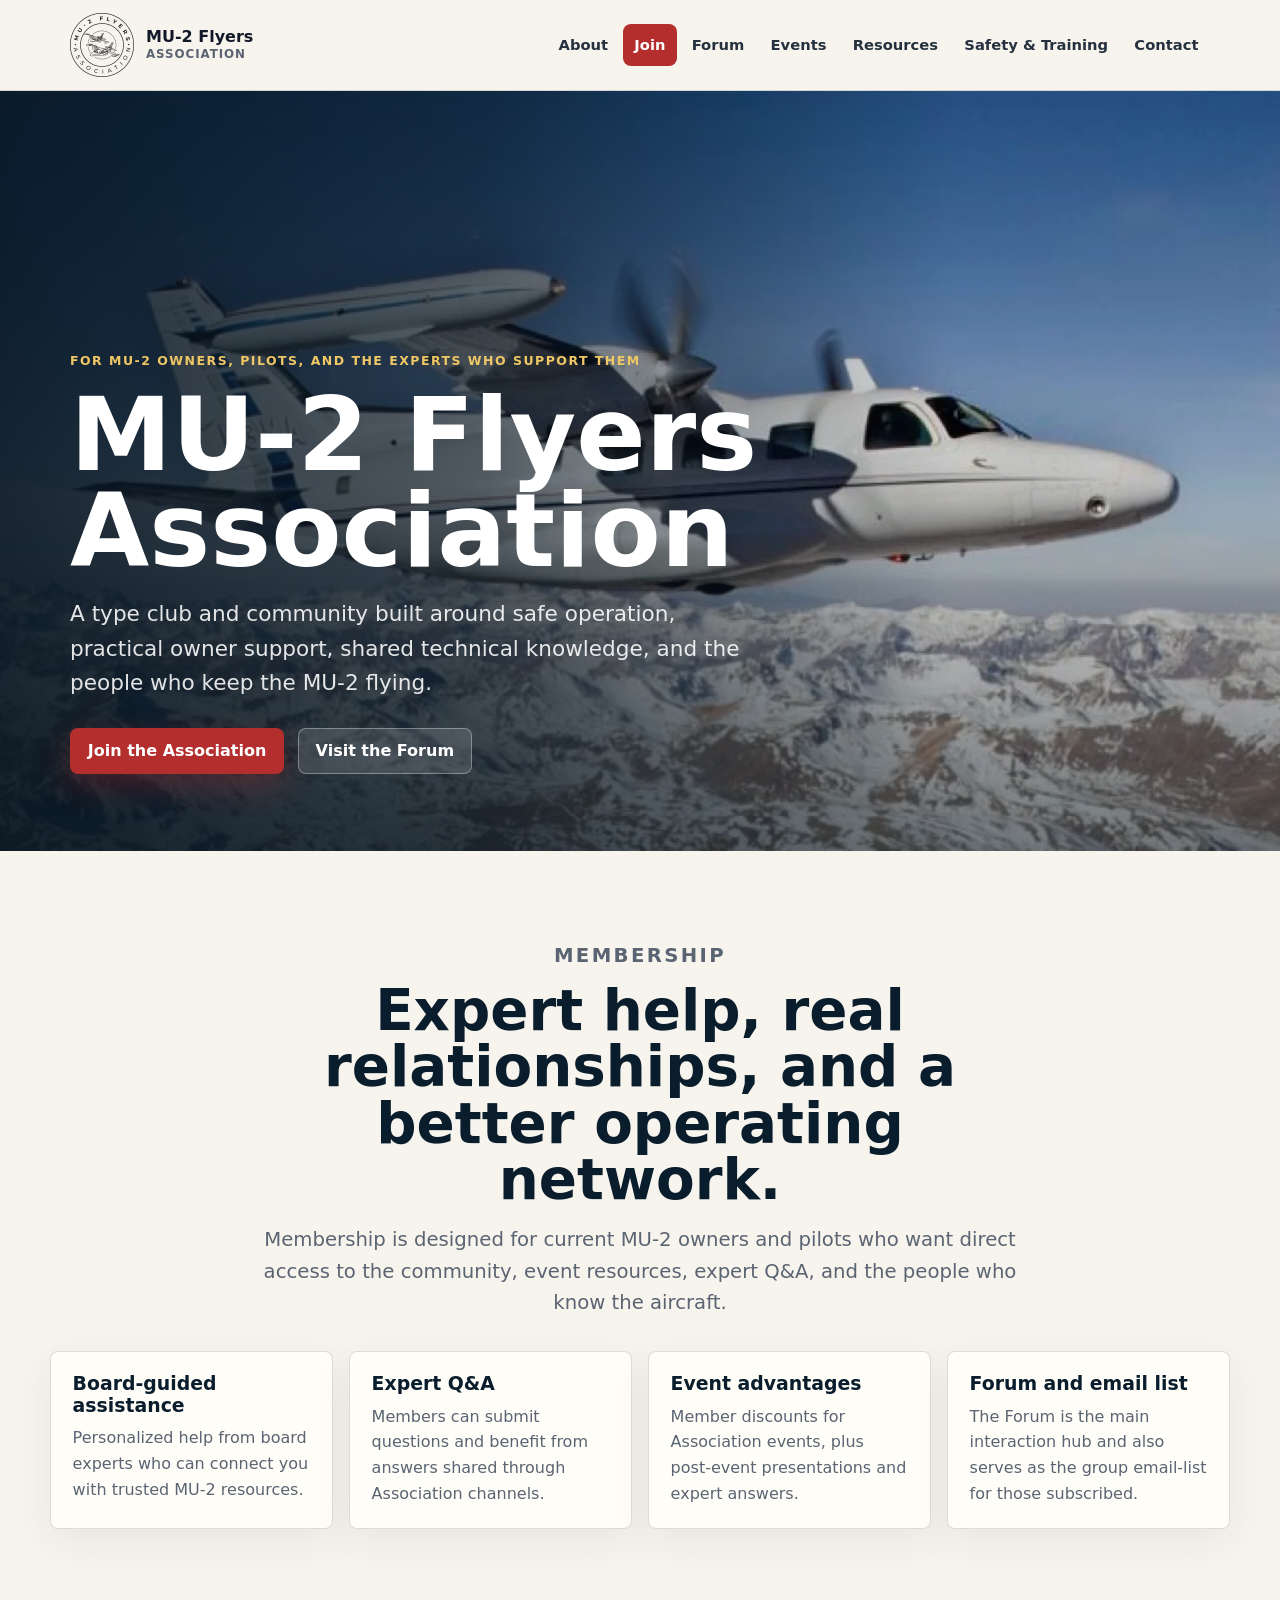
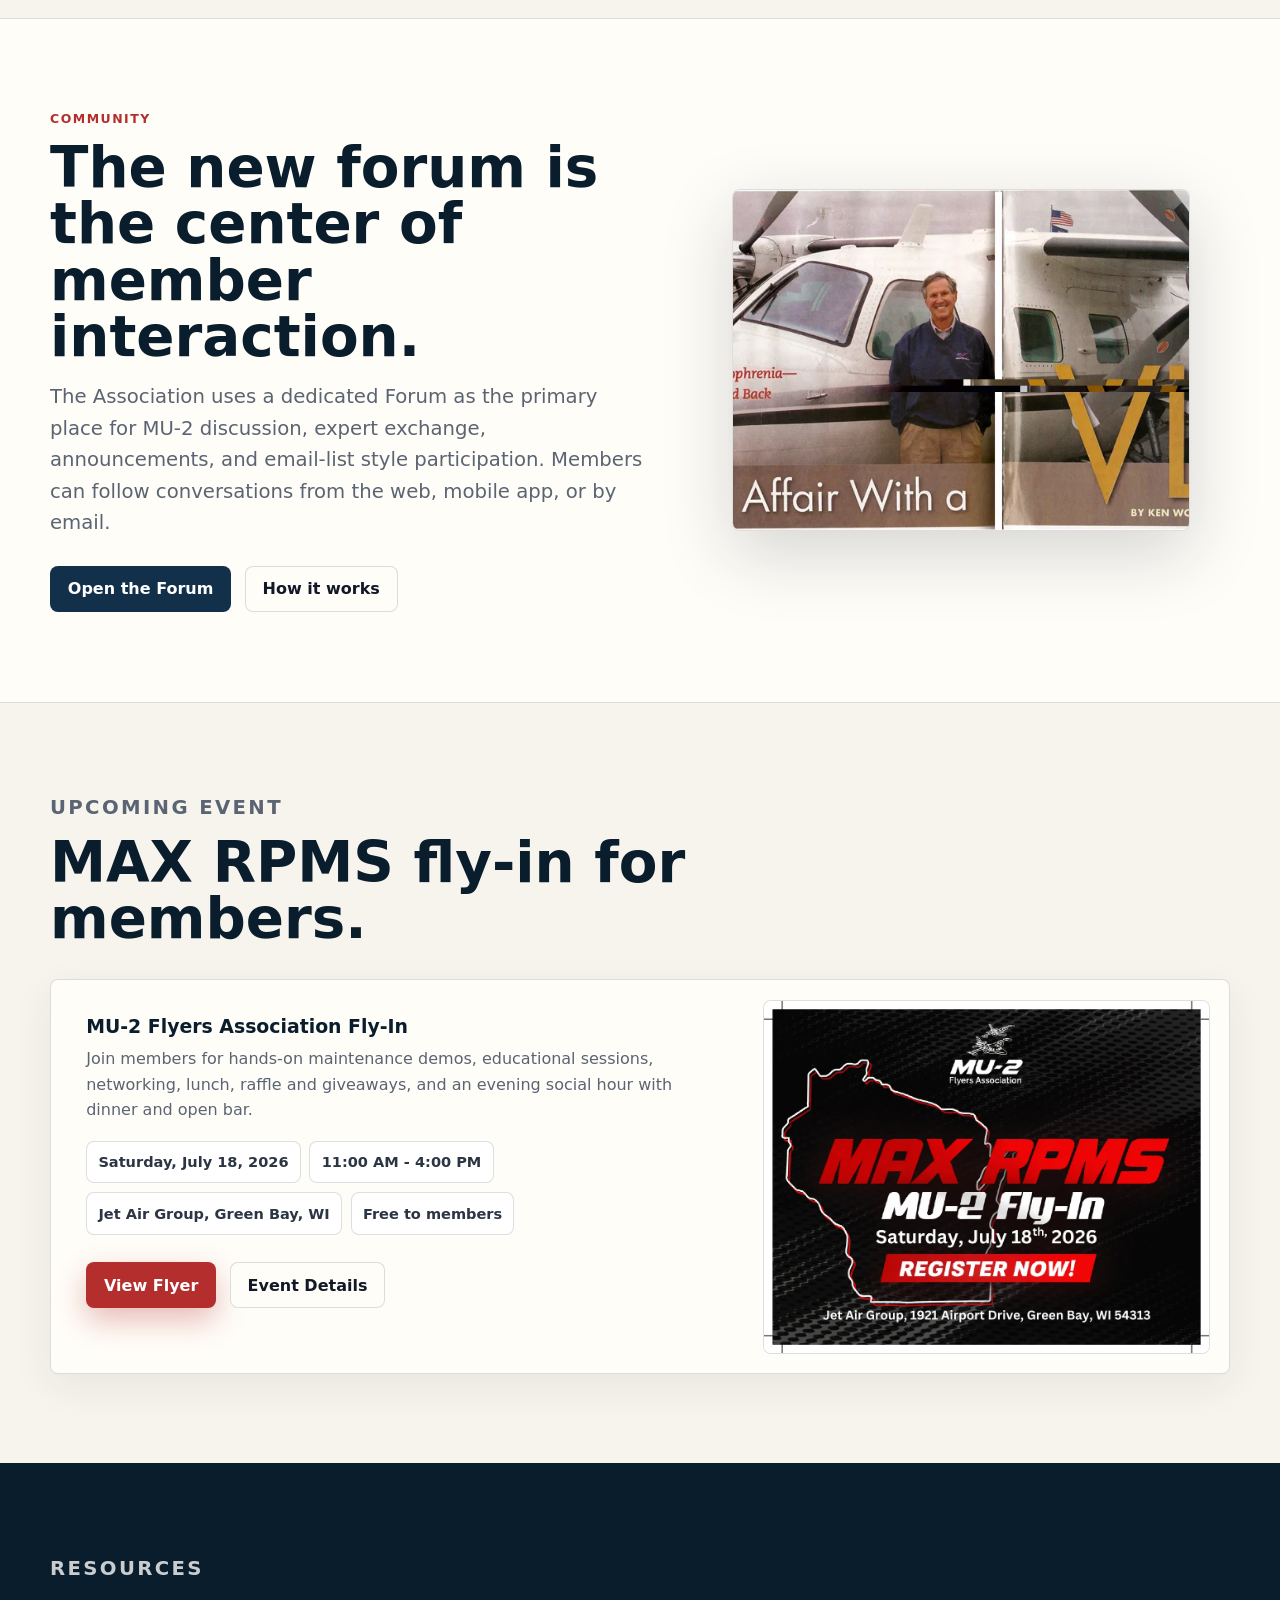
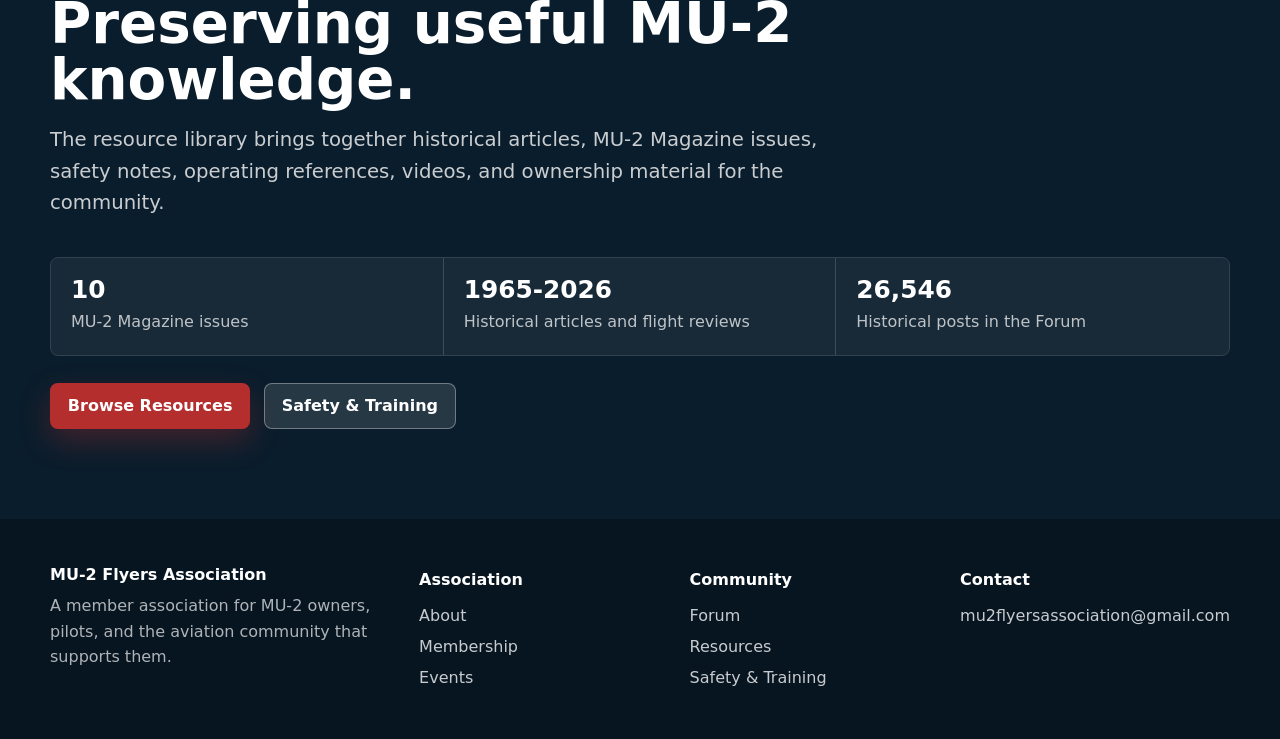
==== commit e723da90: "Updated year" ====
--- a/index.html
+++ b/index.html
@@ -124,7 +124,7 @@
           </div>
           <div class="stat-strip">
             <div><strong>10</strong><span>MU-2 Magazine issues</span></div>
-            <div><strong>1965-2016</strong><span>Historical articles and flight reviews</span></div>
+            <div><strong>1965-2026</strong><span>Historical articles and flight reviews</span></div>
             <div><strong>26,546</strong><span>Historical posts in the Forum</span></div>
           </div>
           <div class="action-row">
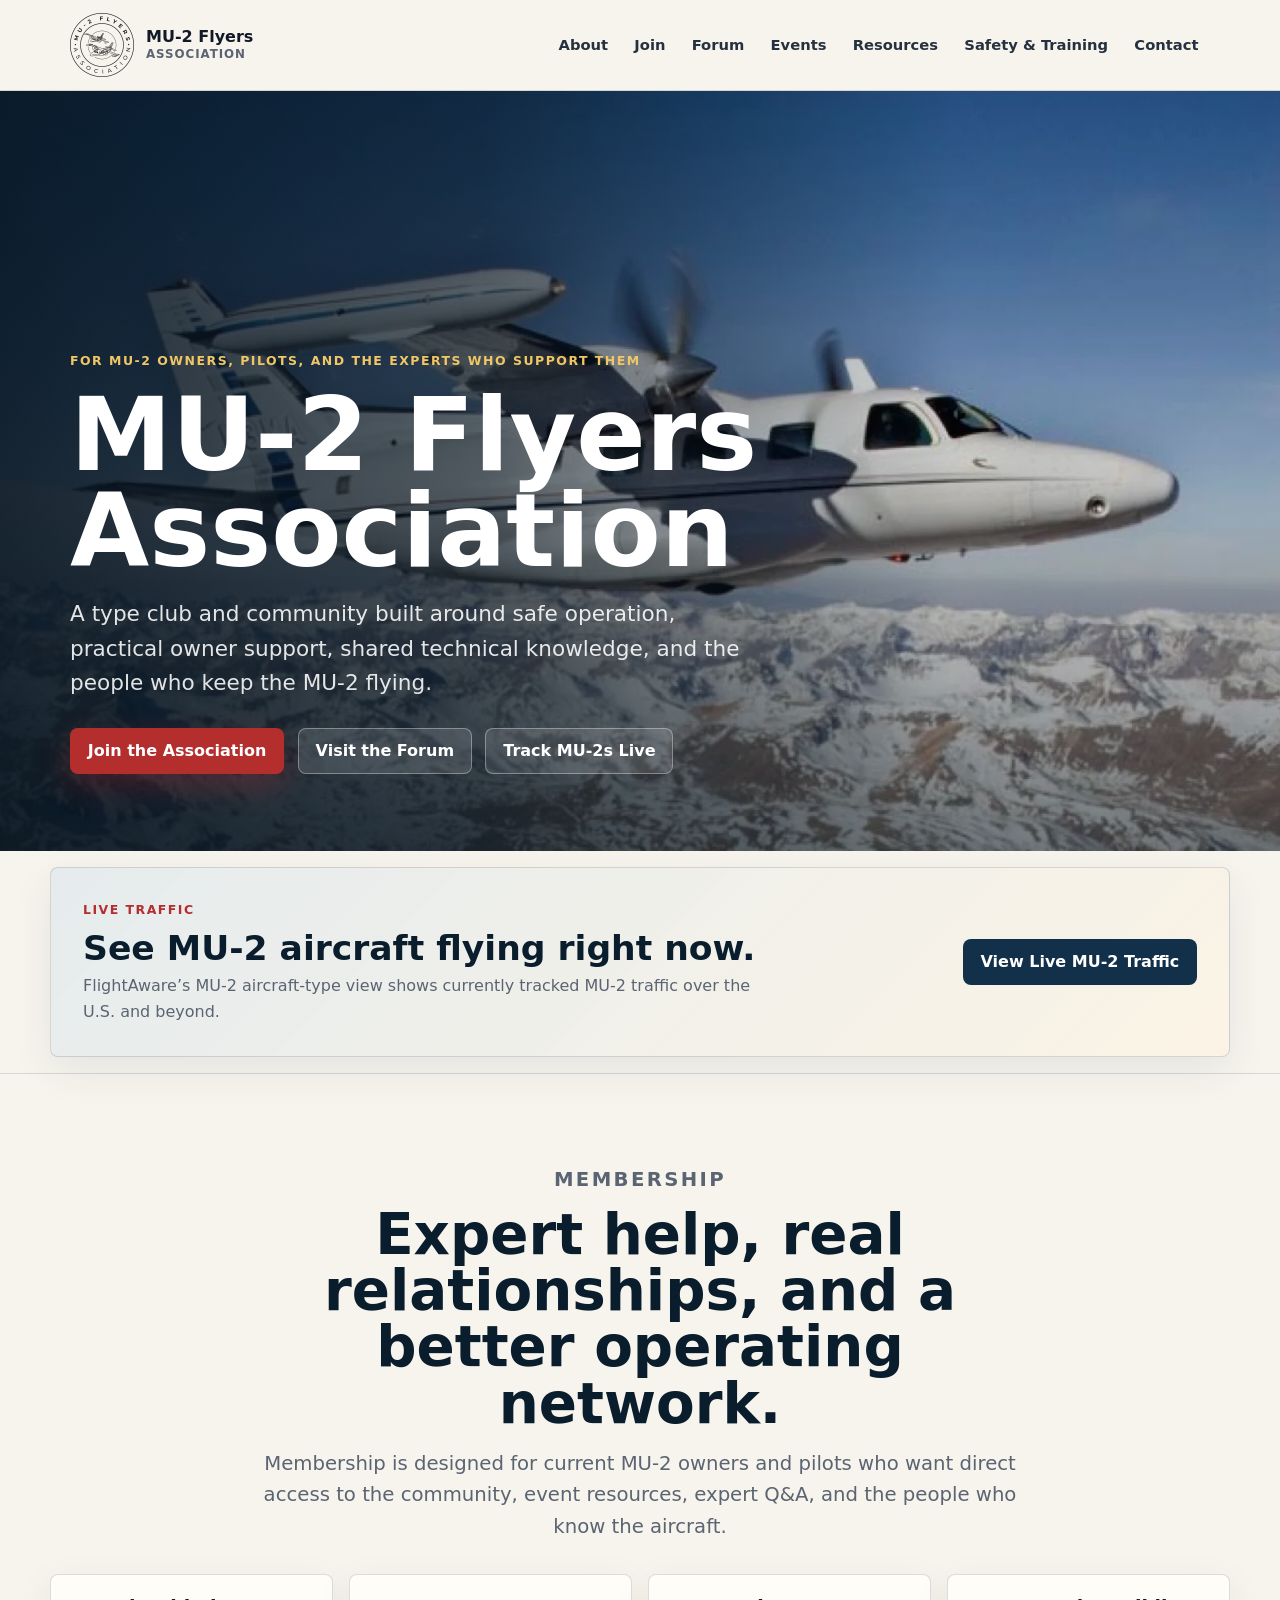
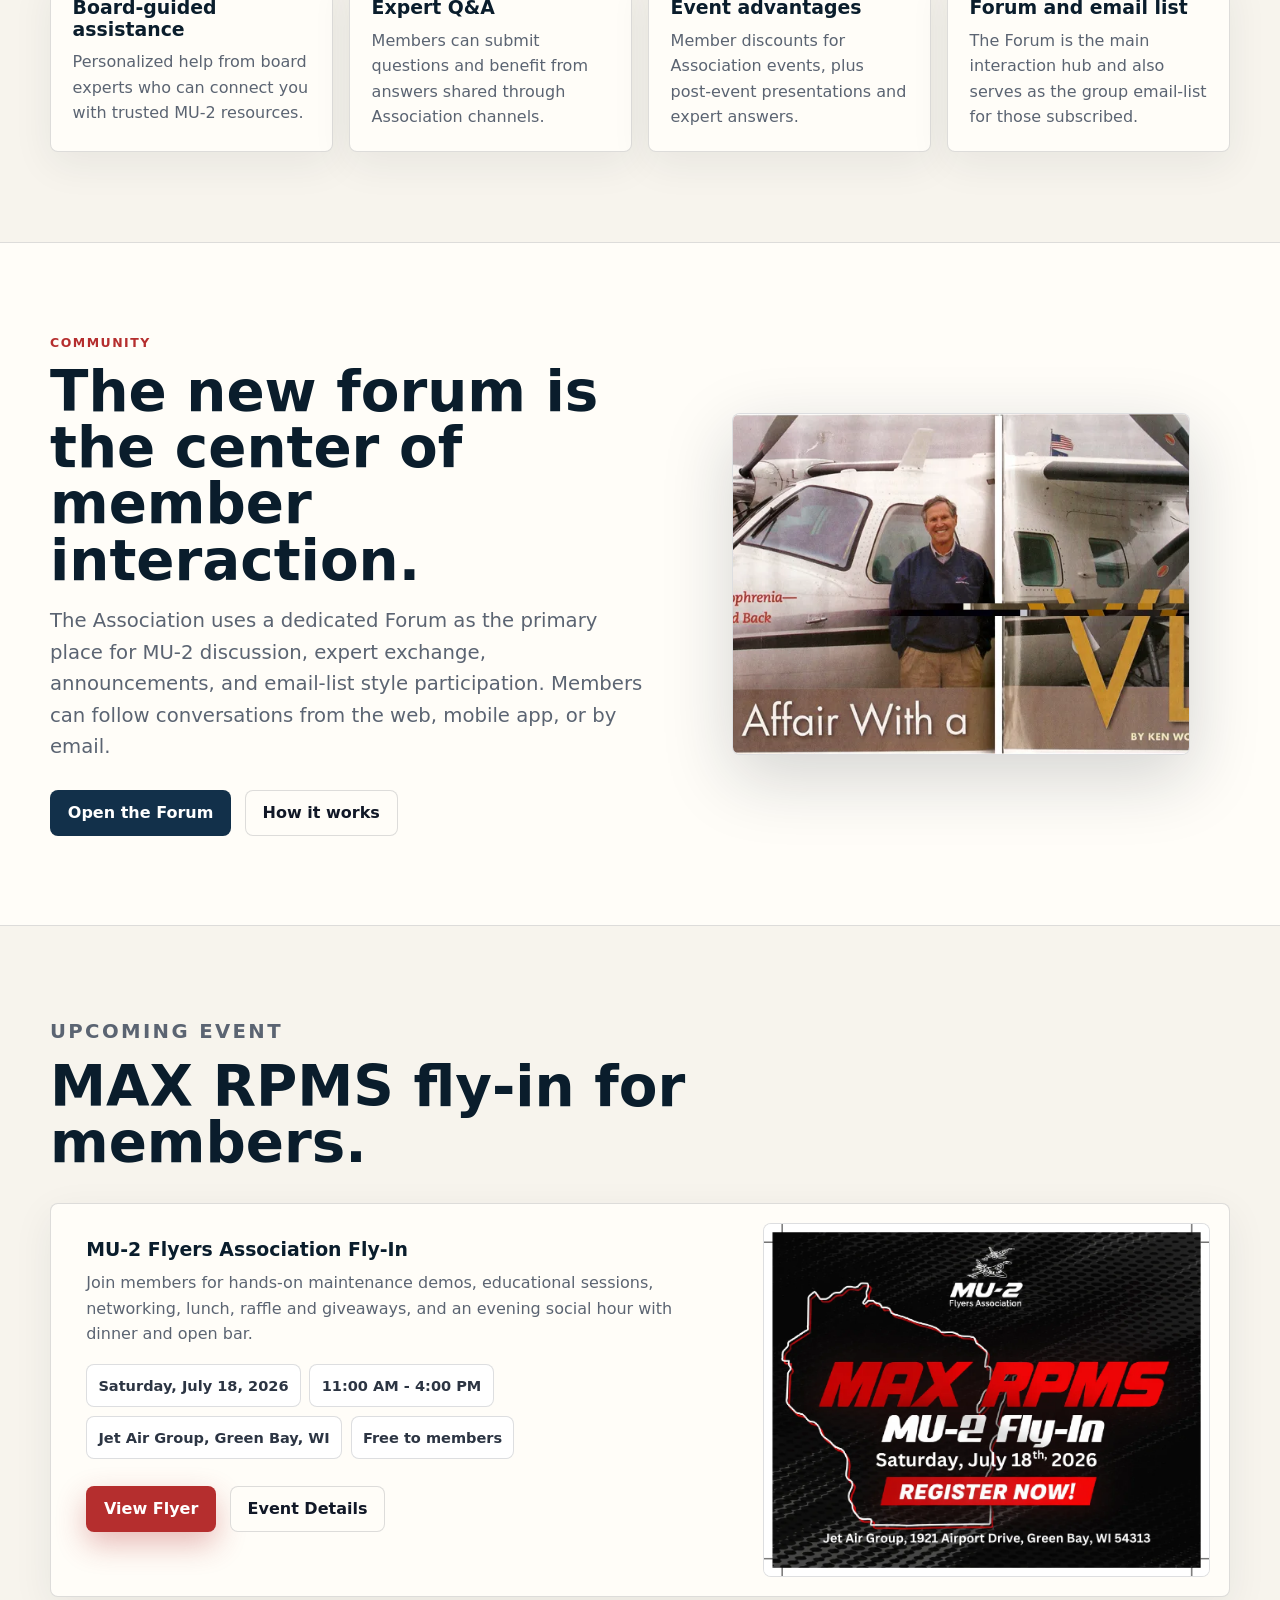
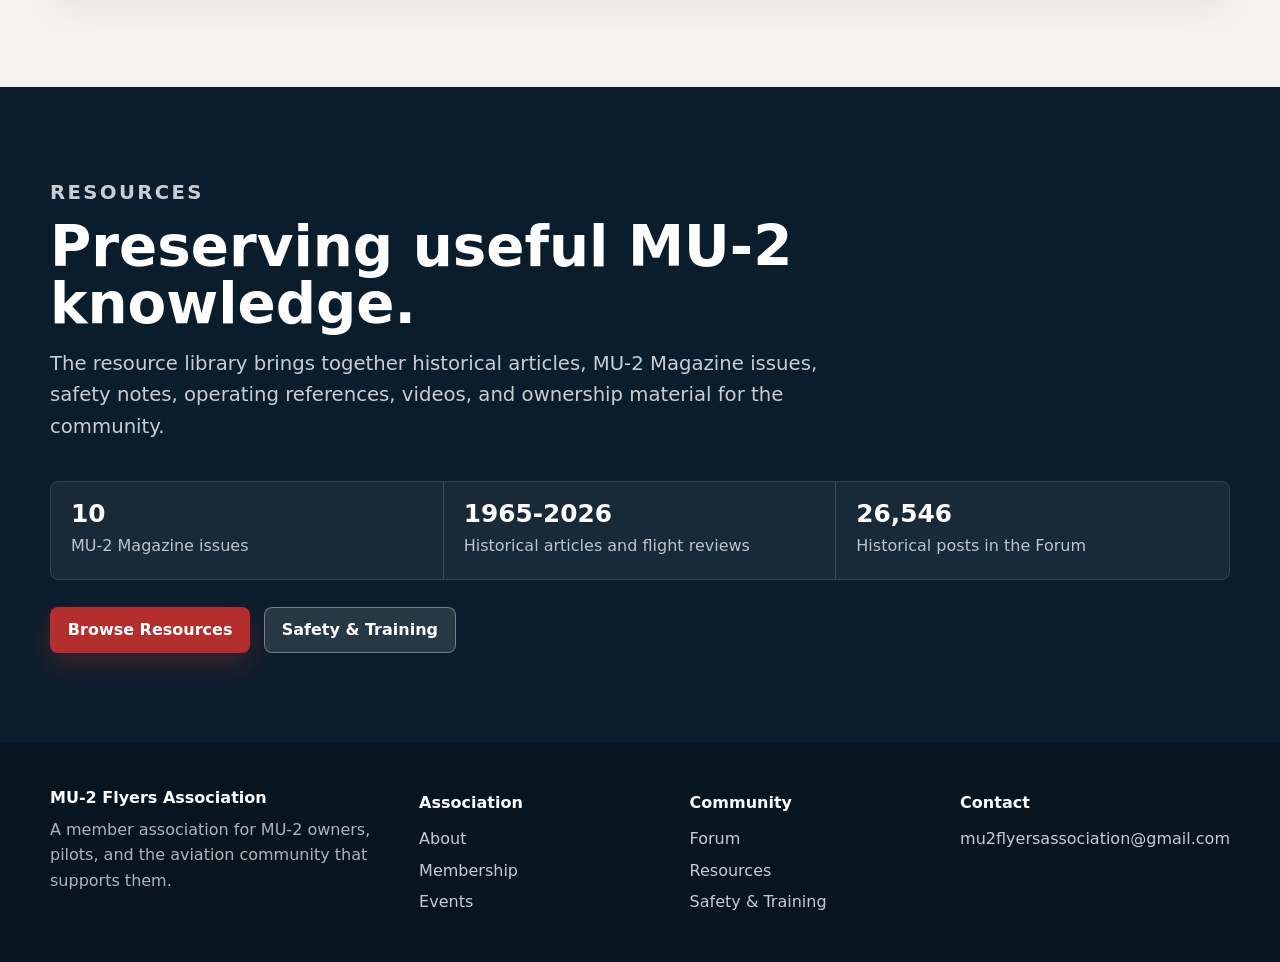
==== commit 523ca1b6: "Add live MU-2 traffic link" ====
--- a/index.html
+++ b/index.html
@@ -5,6 +5,17 @@
     <meta name="viewport" content="width=device-width, initial-scale=1">
     <title>MU-2 Flyers Association</title>
     <meta name="description" content="The MU-2 Flyers Association connects MU-2 owners and pilots with expert support, events, resources, and the primary MU-2 forum and email list.">
+    <link rel="canonical" href="https://mu-2aopa.com/">
+    <meta property="og:site_name" content="MU-2 Flyers Association">
+    <meta property="og:type" content="website">
+    <meta property="og:title" content="MU-2 Flyers Association">
+    <meta property="og:description" content="The MU-2 Flyers Association connects MU-2 owners and pilots with expert support, events, resources, and the primary MU-2 forum and email list.">
+    <meta property="og:url" content="https://mu-2aopa.com/">
+    <meta property="og:image" content="https://mu-2aopa.com/assets/images/mu2-hero.webp">
+    <meta name="twitter:card" content="summary_large_image">
+    <meta name="twitter:title" content="MU-2 Flyers Association">
+    <meta name="twitter:description" content="The MU-2 Flyers Association connects MU-2 owners and pilots with expert support, events, resources, and the primary MU-2 forum and email list.">
+    <meta name="twitter:image" content="https://mu-2aopa.com/assets/images/mu2-hero.webp">
     <link rel="icon" href="assets/images/favicon.png">
     <link rel="stylesheet" href="assets/css/styles.css">
   </head>
@@ -38,7 +49,19 @@
           <div class="hero-actions">
             <a class="button primary" href="membership.html">Join the Association</a>
             <a class="button secondary" href="https://mu2.discourse.group/" target="_blank" rel="noopener">Visit the Forum</a>
+            <a class="button secondary" href="https://www.flightaware.com/live/aircrafttype/MU2" target="_blank" rel="noopener">Track MU-2s Live</a>
           </div>
+        </div>
+      </section>
+
+      <section class="live-traffic" aria-labelledby="live-traffic-title">
+        <div class="container live-traffic-card">
+          <div>
+            <p class="section-kicker">Live Traffic</p>
+            <h2 id="live-traffic-title">See MU-2 aircraft flying right now.</h2>
+            <p>FlightAware’s MU-2 aircraft-type view shows currently tracked MU-2 traffic over the U.S. and beyond.</p>
+          </div>
+          <a class="button dark" href="https://www.flightaware.com/live/aircrafttype/MU2" target="_blank" rel="noopener">View Live MU-2 Traffic</a>
         </div>
       </section>
 
--- a/assets/css/styles.css
+++ b/assets/css/styles.css
@@ -170,17 +170,6 @@
   outline: none;
 }
 
-.nav-links .nav-join {
-  background: var(--red);
-  color: white;
-}
-
-.nav-links .nav-join:hover,
-.nav-links .nav-join:focus-visible,
-.nav-links .nav-join[aria-current="page"] {
-  background: #982424;
-}
-
 .hero {
   min-height: min(760px, calc(100vh - 76px));
   display: flex;
@@ -299,6 +288,39 @@
   color: var(--ink);
 }
 
+.live-traffic {
+  padding: 1rem 1.25rem;
+  background: var(--paper);
+  border-bottom: 1px solid var(--line);
+}
+
+.live-traffic-card {
+  display: flex;
+  align-items: center;
+  justify-content: space-between;
+  gap: 1.5rem;
+  padding: clamp(1.2rem, 3vw, 2rem);
+  border: 1px solid var(--line);
+  border-radius: var(--radius);
+  background:
+    linear-gradient(135deg, rgba(44, 111, 159, 0.12), rgba(217, 164, 65, 0.1)),
+    var(--paper-strong);
+  box-shadow: 0 14px 42px rgba(18, 48, 74, 0.08);
+}
+
+.live-traffic-card h2 {
+  max-width: 680px;
+  margin-bottom: 0.45rem;
+  font-size: clamp(1.45rem, 2.7vw, 2.4rem);
+  line-height: 1.02;
+}
+
+.live-traffic-card p:last-child {
+  max-width: 700px;
+  margin-bottom: 0;
+  color: var(--muted);
+}
+
 .section {
   padding: clamp(3.5rem, 7vw, 6.5rem) 1.25rem;
 }
@@ -787,14 +809,6 @@
     background: rgba(255, 255, 255, 0.08);
   }
 
-  .nav-links .nav-join,
-  .nav-links .nav-join:hover,
-  .nav-links .nav-join:focus-visible,
-  .nav-links .nav-join[aria-current="page"] {
-    background: var(--red);
-    color: #fff;
-  }
-
   .feature-card h3,
   .resource-card h3,
   .event-card h3,
@@ -954,6 +968,11 @@
     align-items: stretch;
   }
 
+  .live-traffic-card {
+    align-items: flex-start;
+    flex-direction: column;
+  }
+
   .button {
     width: 100%;
   }
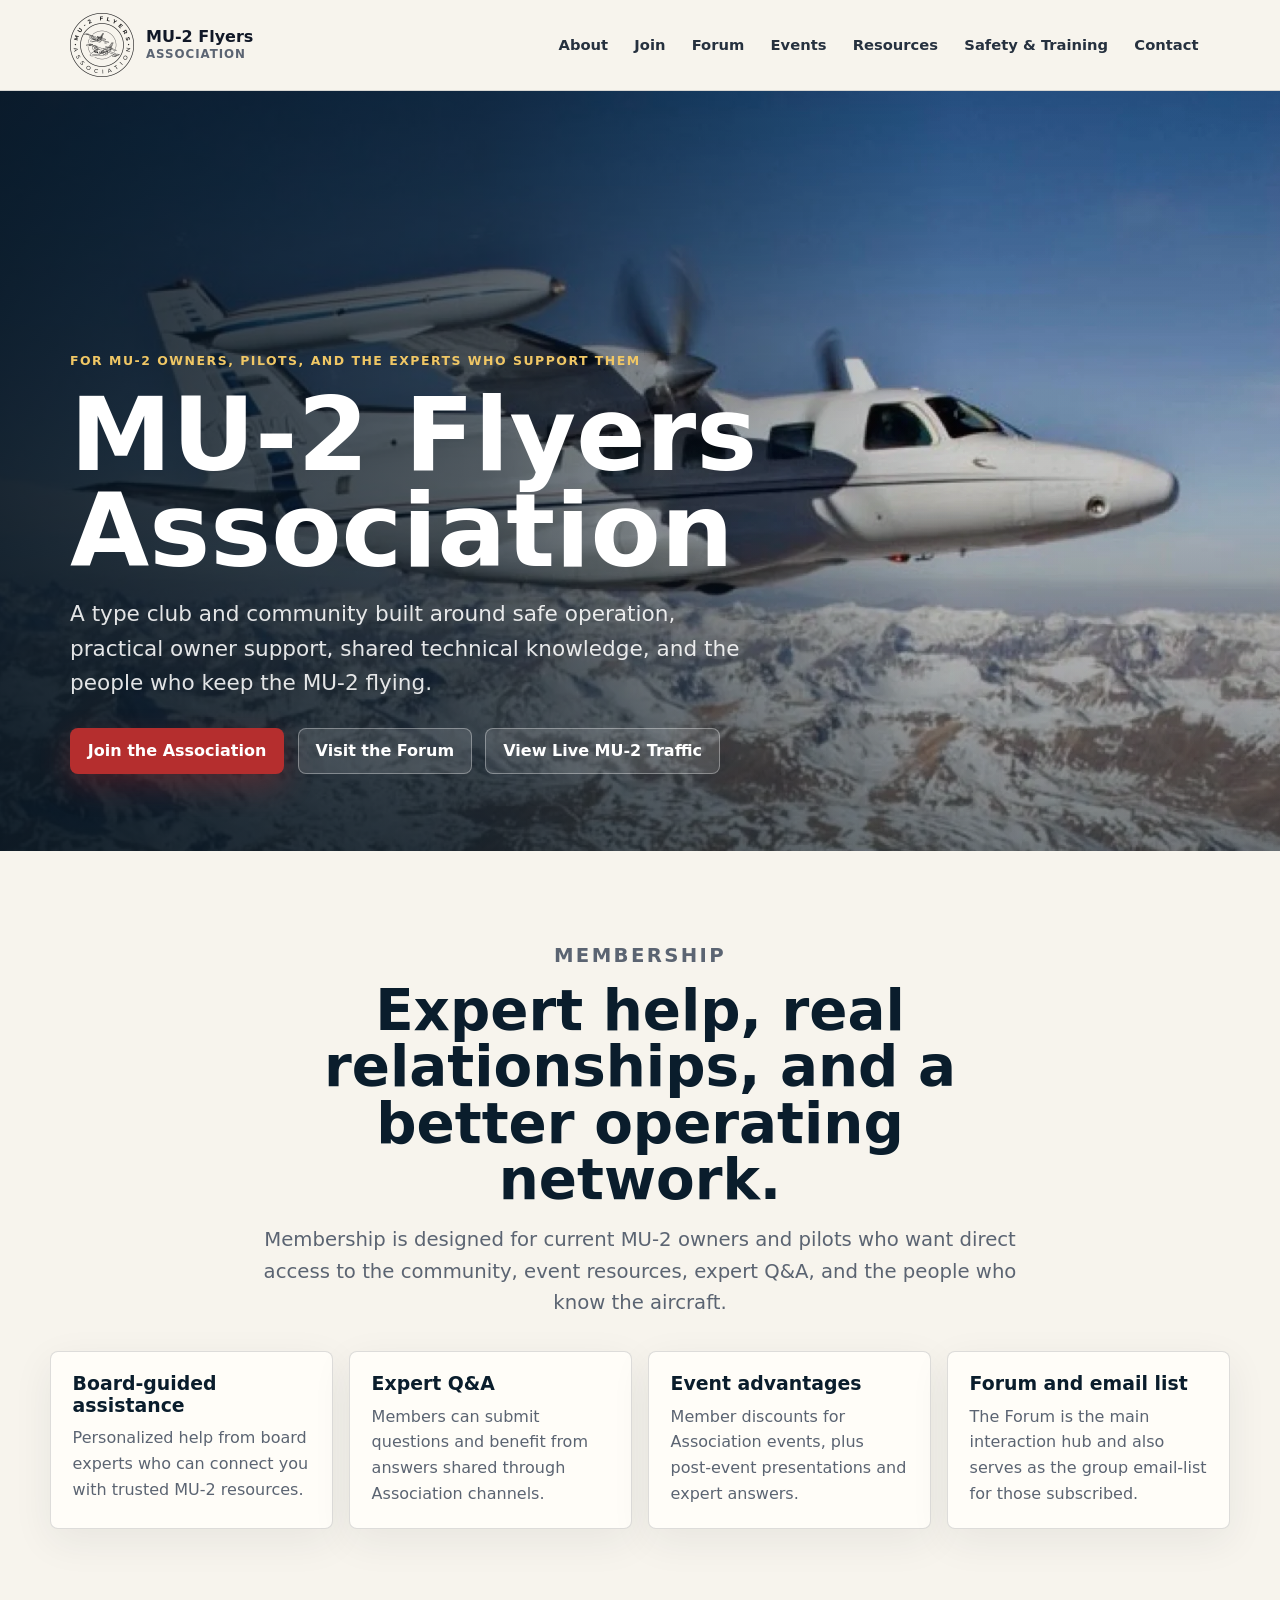
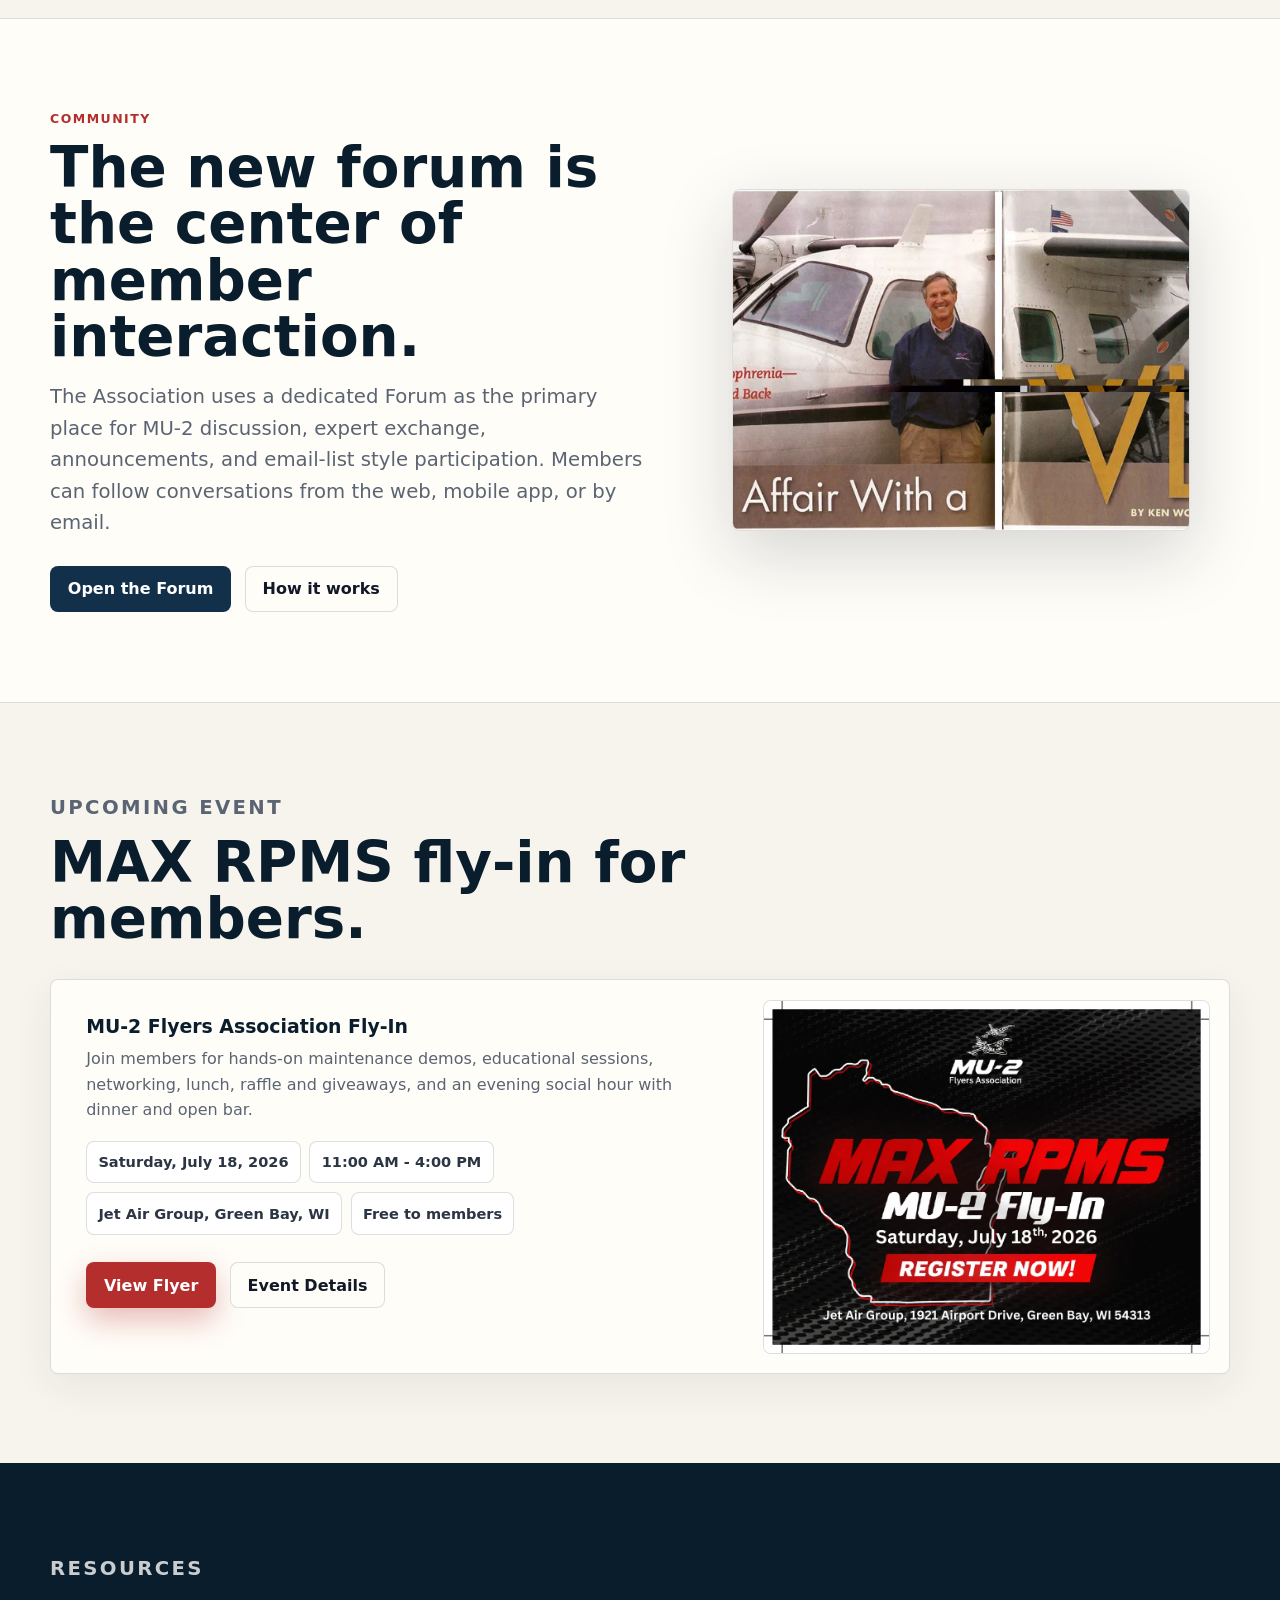
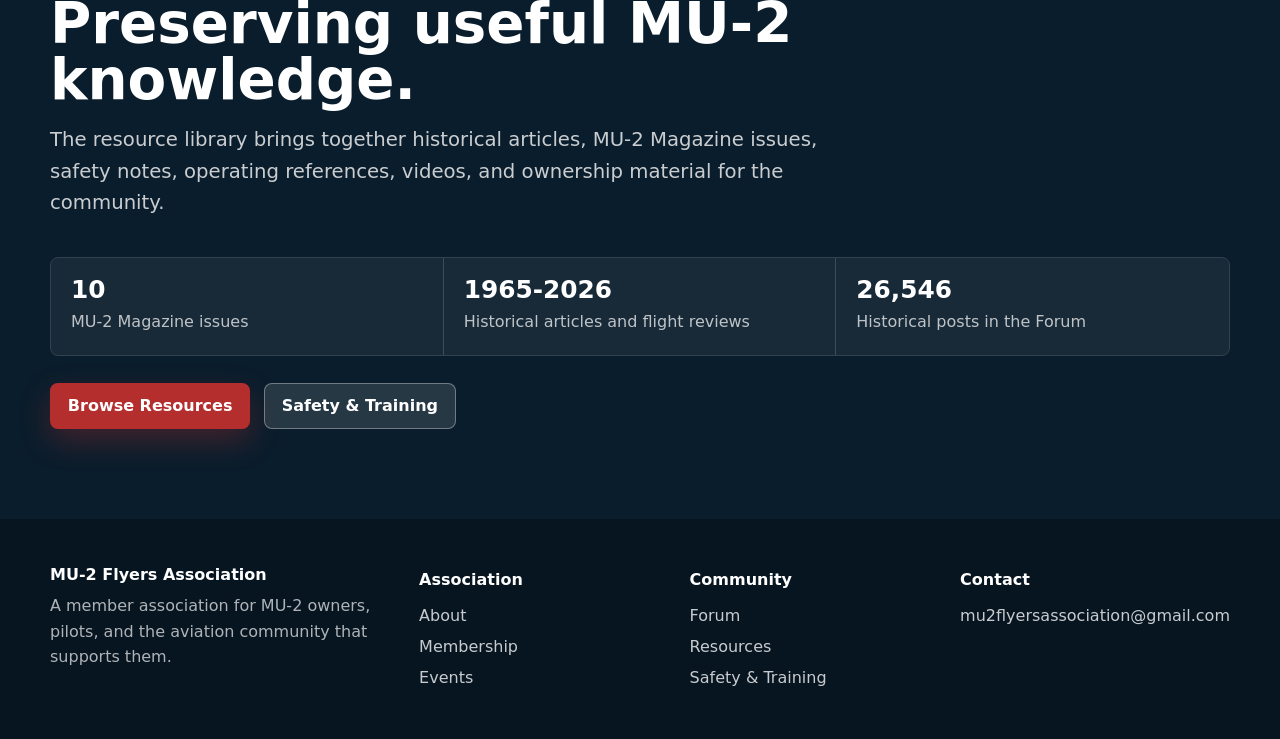
==== commit afd71301: "Cleaned up live MU-2 traffic." ====
--- a/index.html
+++ b/index.html
@@ -49,19 +49,8 @@
           <div class="hero-actions">
             <a class="button primary" href="membership.html">Join the Association</a>
             <a class="button secondary" href="https://mu2.discourse.group/" target="_blank" rel="noopener">Visit the Forum</a>
-            <a class="button secondary" href="https://www.flightaware.com/live/aircrafttype/MU2" target="_blank" rel="noopener">Track MU-2s Live</a>
+            <a class="button secondary" href="https://www.flightaware.com/live/aircrafttype/MU2" target="_blank" rel="noopener">View Live MU-2 Traffic</a>
           </div>
-        </div>
-      </section>
-
-      <section class="live-traffic" aria-labelledby="live-traffic-title">
-        <div class="container live-traffic-card">
-          <div>
-            <p class="section-kicker">Live Traffic</p>
-            <h2 id="live-traffic-title">See MU-2 aircraft flying right now.</h2>
-            <p>FlightAware’s MU-2 aircraft-type view shows currently tracked MU-2 traffic over the U.S. and beyond.</p>
-          </div>
-          <a class="button dark" href="https://www.flightaware.com/live/aircrafttype/MU2" target="_blank" rel="noopener">View Live MU-2 Traffic</a>
         </div>
       </section>
 
